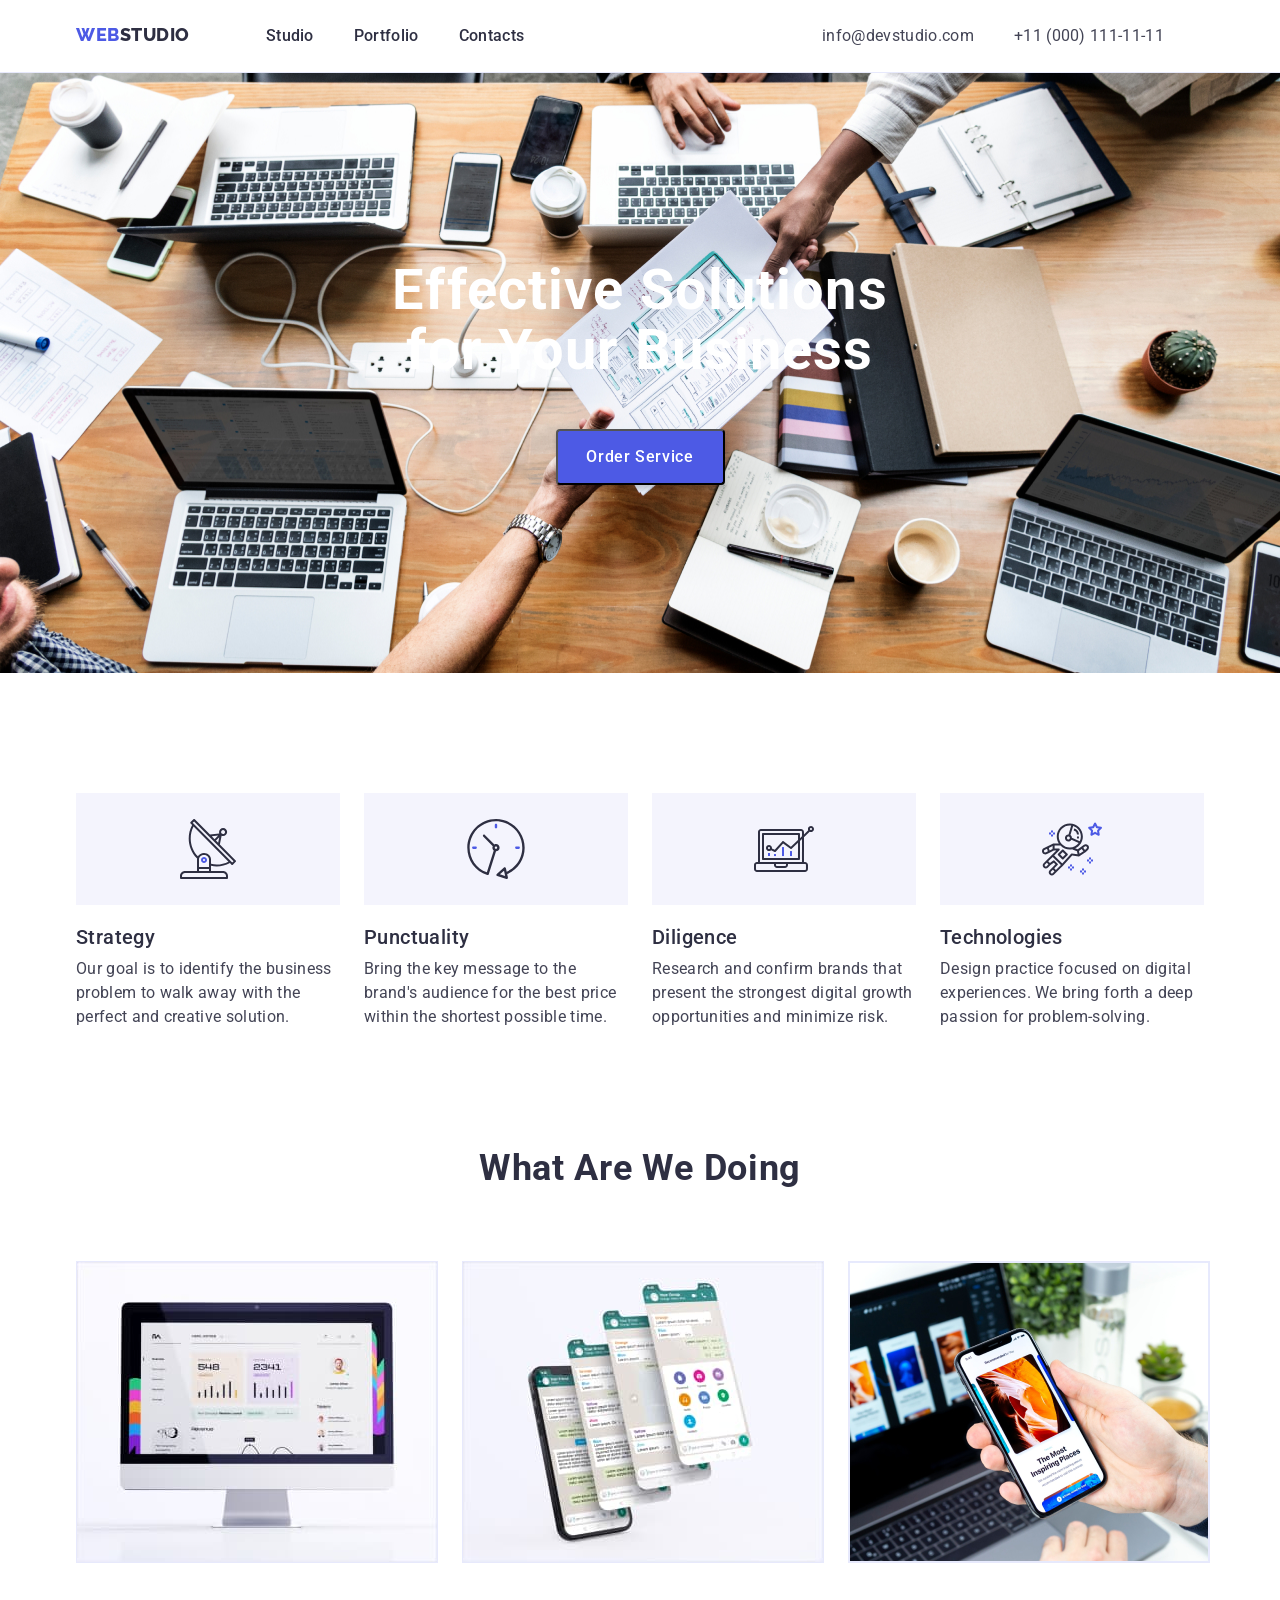
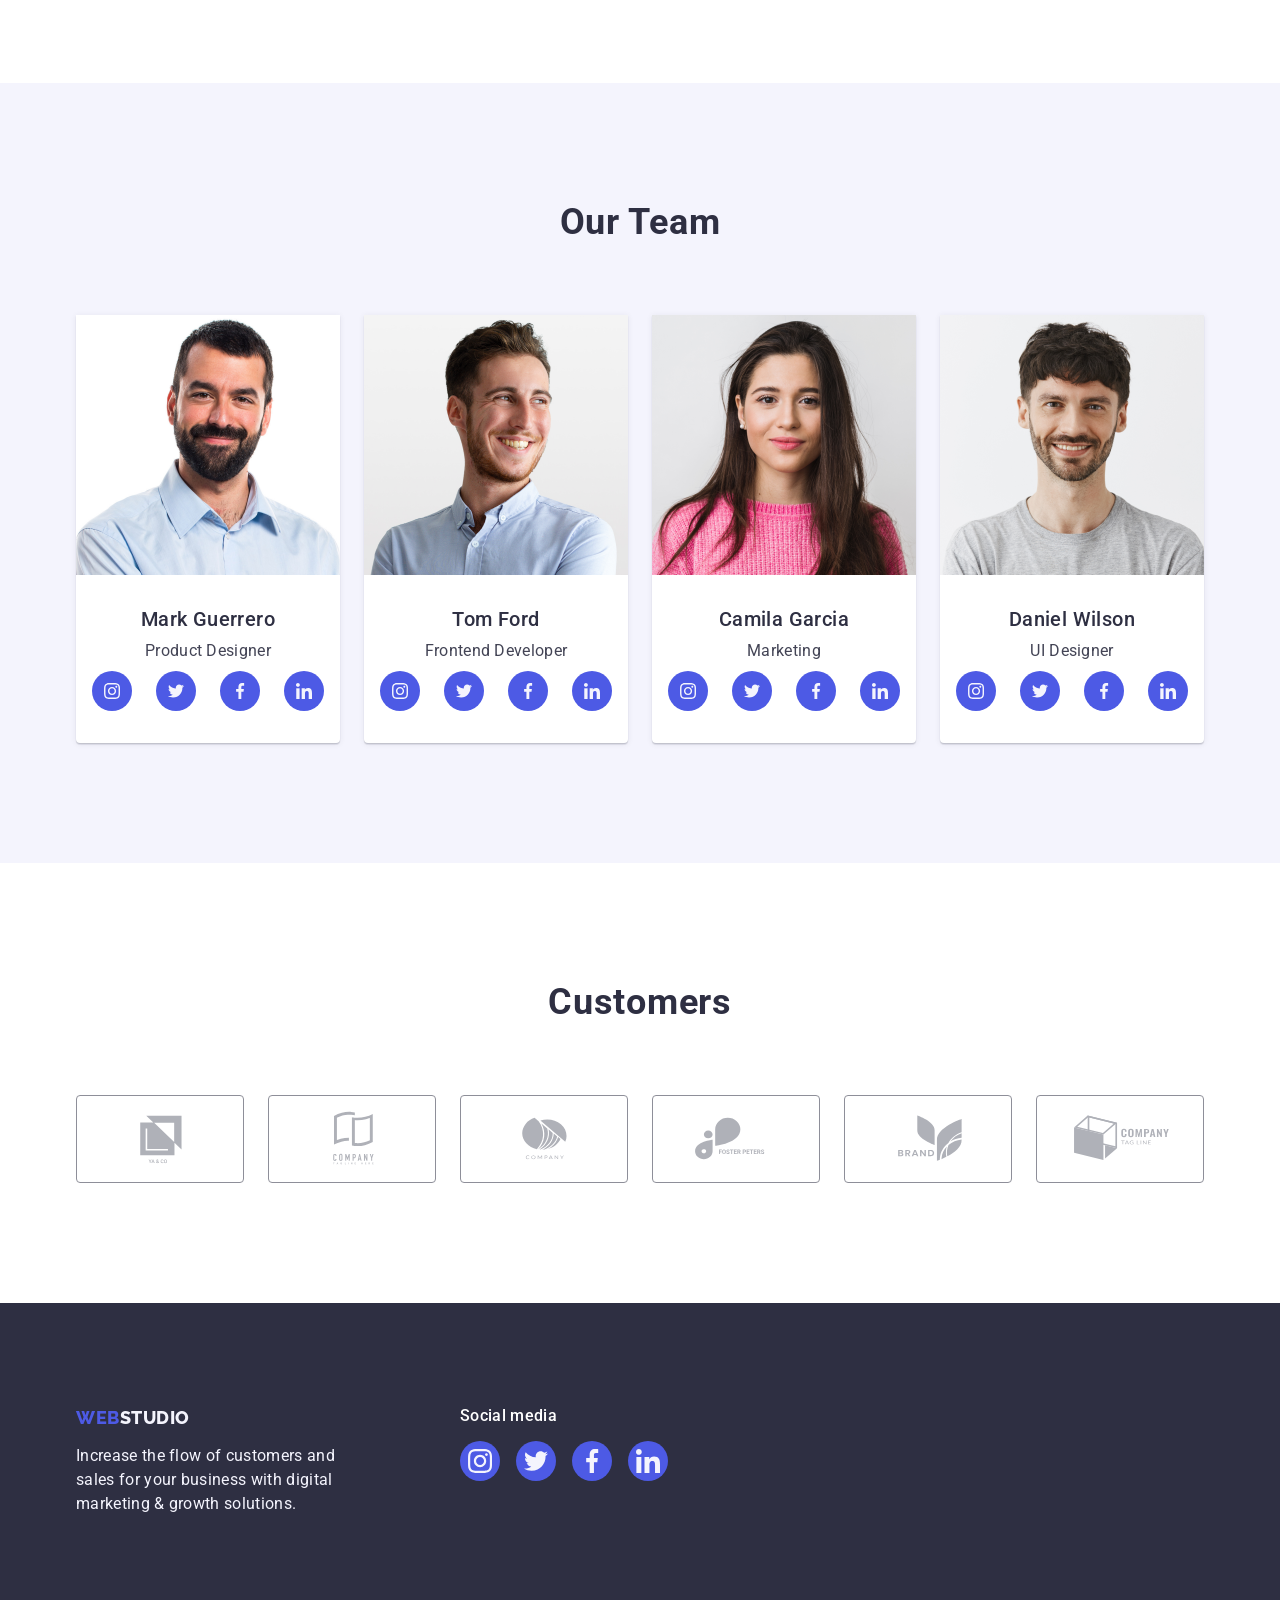
==== index.html @ b664b391 "updt" ====
<!DOCTYPE html>
<html lang="en">
  <head>
    <meta charset="UTF-8" />
    <meta http-equiv="X-UA-Compatible" content="IE=edge" />
    <meta name="viewport" content="width=device-width, initial-scale=1.0" />
    <title>Document</title>
    <link rel="stylesheet" href="./css/styles.css" />
    <link rel="preconnect" href="https://fonts.googleapis.com" />
    <link rel="preconnect" href="https://fonts.gstatic.com" crossorigin />
    <link
      href="https://fonts.googleapis.com/css2?family=Montserrat:wght@400;700&family=Roboto:wght@400;500;700&display=swap"
      rel="stylesheet"
    />
    <link rel="preconnect" href="https://fonts.googleapis.com" />
    <link rel="preconnect" href="https://fonts.gstatic.com" crossorigin />
    <link
      href="https://fonts.googleapis.com/css2?family=Montserrat:wght@400;700&family=Raleway:wght@800&family=Roboto:wght@400;500;700&display=swap"
      rel="stylesheet"
    />
  </head>
  <body>
    <!-- Header -->
    <header class="page-header">
      <div class="container page-header-boxing">
        <nav class="page-nav">
          <a href="./index.html" class="logo link"
            >Web<span class="studio-color">Studio</span></a
          >
          <ul class="menu list">
            <li>
              <a class="menu-item menu-link link" href="./index.html">Studio</a>
            </li>
            <li>
              <a class="menu-item menu-link link" href="./portfolio.html"
                >Portfolio</a
              >
            </li>
            <li>
              <a class="menu-item menu-link link" href="">Contacts</a>
            </li>
          </ul>
        </nav>

        <address class="address">
          <ul class="list">
            <li>
              <a href="mailto:info@devstudio.com" class="link contact"
                >info@devstudio.com</a
              >
            </li>
            <li>
              <a href="tel:+110001111111" class="link contact"
                >+11 (000) 111-11-11</a
              >
            </li>
          </ul>
        </address>
      </div>
    </header>
    <!-- Main -->
    <main class="page-main">
      <!-- Square -->
      <section class="hero">
        <div class="container">
          <h1 class="main-title">
            Effective Solutions<br />
            for Your Business
          </h1>
          <button type="button" class="hero-button">Order Service</button>
        </div>
      </section>
      <section class="small-descr-section section">
        <div class="container">
          <h2 class="hidden-title"></h2>
          <ul class="list">
            <li class="small-descr-section-item">
              <div class="small-text-image">
                <svg class="small-text-icon">
                  <use href="./images/icons.svg#icon-antenna"></use>
                </svg>
              </div>

              <h3 class="small-title">Strategy</h3>
              <p class="small-descr">
                Our goal is to identify the business problem to walk away with
                the perfect and creative solution.
              </p>
            </li>
            <li class="small-descr-section-item">
              <div class="small-text-image">
                <svg class="small-text-icon">
                  <use href="./images/icons.svg#icon-clock"></use>
                </svg>
              </div>
              <h3 class="small-title">Punctuality</h3>
              <p class="small-descr">
                Bring the key message to the brand's audience for the best price
                within the shortest possible time.
              </p>
            </li>
            <li class="small-descr-section-item">
              <div class="small-text-image">
                <svg class="small-text-icon">
                  <use href="./images/icons.svg#icon-diagram"></use>
                </svg>
              </div>
              <h3 class="small-title">Diligence</h3>
              <p class="small-descr">
                Research and confirm brands that present the strongest digital
                growth opportunities and minimize risk.
              </p>
            </li>
            <li class="small-descr-section-item">
              <div class="small-text-image">
                <svg class="small-text-icon">
                  <use href="./images/icons.svg#icon-astronaut"></use>
                </svg>
              </div>
              <h3 class="small-title">Technologies</h3>
              <p class="small-descr">
                Design practice focused on digital experiences. We bring forth a
                deep passion for problem-solving.
              </p>
            </li>
          </ul>
        </div>
      </section>
      <!-- What are we doing -->
      <!-- Images -->
      <section class="what-are-we-doing">
        <div class="container">
          <h2 class="secondary-title">What are we doing</h2>
          <ul class="list">
            <li class="what-are-we-doing-item">
              <img src="./images/computer.jpg" alt="computer" width="360" />
            </li>
            <li class="what-are-we-doing-item">
              <img src="./images/phone-screen.jpg" alt="computer" width="360" />
            </li>
            <li class="what-are-we-doing-item">
              <img
                src="./images/phone-in-hands.jpg"
                alt="computer"
                width="360"
              />
            </li>
          </ul>
        </div>
      </section>
      <!-- Our Team -->
      <section class="our-team">
        <div class="container">
          <h2 class="secondary-title">Our Team</h2>
          <ul class="list">
            <li class="our-team-list-item">
              <img
                src="./images/men-with-beard.jpg"
                width="264"
                alt="men with beard"
              />
              <h3 class="small-title">Mark Guerrero</h3>
              <p class="small-descr">Product Designer</p>
              <ul class="our-team-links">
                <li class="our-team-link-item list">
                  <a class="our-team-link" href=""
                    ><svg class="our-team-soc-icon" width="16px" height="16px">
                      <use href="./images/icons.svg#icon-instagram"></use>
                    </svg>
                  </a>
                </li>
                <li class="our-team-link-item list">
                  <a class="our-team-link" href=""
                    ><svg class="our-team-soc-icon" width="16px" height="16px">
                      <use href="./images/icons.svg#icon-twitter"></use></svg
                  ></a>
                </li>
                <li class="our-team-link-item list">
                  <a class="our-team-link" href=""
                    ><svg class="our-team-soc-icon" width="16px" height="16px">
                      <use href="./images/icons.svg#icon-facebook"></use></svg
                  ></a>
                </li>
                <li class="our-team-link-item list">
                  <a class="our-team-link" href=""
                    ><svg class="our-team-soc-icon" width="16px" height="16px">
                      <use href="./images/icons.svg#icon-linkedin"></use></svg
                  ></a>
                </li>
              </ul>
            </li>
            <li class="our-team-list-item">
              <img src="./images/men-happy.jpg" width="264" alt="happy men" />
              <h3 class="small-title">Tom Ford</h3>
              <p class="small-descr">Frontend Developer</p>
              <ul class="our-team-links">
                <li class="our-team-link-item list">
                  <a class="our-team-link" href=""
                    ><svg class="our-team-soc-icon" width="16px" height="16px">
                      <use href="./images/icons.svg#icon-instagram"></use>
                    </svg>
                  </a>
                </li>
                <li class="our-team-link-item list">
                  <a class="our-team-link" href=""
                    ><svg class="our-team-soc-icon" width="16px" height="16px">
                      <use href="./images/icons.svg#icon-twitter"></use></svg
                  ></a>
                </li>
                <li class="our-team-link-item list">
                  <a class="our-team-link" href=""
                    ><svg class="our-team-soc-icon" width="16px" height="16px">
                      <use href="./images/icons.svg#icon-facebook"></use></svg
                  ></a>
                </li>
                <li class="our-team-link-item list">
                  <a class="our-team-link" href=""
                    ><svg class="our-team-soc-icon" width="16px" height="16px">
                      <use href="./images/icons.svg#icon-linkedin"></use></svg
                  ></a>
                </li>
              </ul>
            </li>
            <li class="our-team-list-item">
              <img src="./images/woman.jpg" width="264" alt="woman" />
              <h3 class="small-title">Camila Garcia</h3>
              <p class="small-descr">Marketing</p>
              <ul class="our-team-links">
                <li class="our-team-link-item list">
                  <a class="our-team-link" href=""
                    ><svg class="our-team-soc-icon" width="16px" height="16px">
                      <use href="./images/icons.svg#icon-instagram"></use>
                    </svg>
                  </a>
                </li>
                <li class="our-team-link-item list">
                  <a class="our-team-link" href=""
                    ><svg class="our-team-soc-icon" width="16px" height="16px">
                      <use href="./images/icons.svg#icon-twitter"></use></svg
                  ></a>
                </li>
                <li class="our-team-link-item list">
                  <a class="our-team-link" href=""
                    ><svg class="our-team-soc-icon" width="16px" height="16px">
                      <use href="./images/icons.svg#icon-facebook"></use></svg
                  ></a>
                </li>
                <li class="our-team-link-item list">
                  <a class="our-team-link" href=""
                    ><svg class="our-team-soc-icon" width="16px" height="16px">
                      <use href="./images/icons.svg#icon-linkedin"></use></svg
                  ></a>
                </li>
              </ul>
            </li>
            <li class="our-team-list-item">
              <img
                src="./images/men-happy-black-hair.jpg"
                width="264"
                alt="men with black hair"
              />
              <h3 class="small-title">Daniel Wilson</h3>
              <p class="small-descr">UI Designer</p>
              <ul class="our-team-links">
                <li class="our-team-link-item list">
                  <a class="our-team-link" href=""
                    ><svg class="our-team-soc-icon" width="16px" height="16px">
                      <use href="./images/icons.svg#icon-instagram"></use>
                    </svg>
                  </a>
                </li>
                <li class="our-team-link-item list">
                  <a class="our-team-link" href=""
                    ><svg class="our-team-soc-icon" width="16px" height="16px">
                      <use href="./images/icons.svg#icon-twitter"></use></svg
                  ></a>
                </li>
                <li class="our-team-link-item list">
                  <a class="our-team-link" href=""
                    ><svg class="our-team-soc-icon" width="16px" height="16px">
                      <use href="./images/icons.svg#icon-facebook"></use></svg
                  ></a>
                </li>
                <li class="our-team-link-item list">
                  <a class="our-team-link" href="">
                    <svg class="our-team-soc-icon" width="16px" height="16px">
                      <use href="./images/icons.svg#icon-linkedin"></use></svg
                  ></a>
                </li>
              </ul>
            </li>
          </ul>
        </div>
      </section>
      <section class="customers-section">
        <div class="container">
          <h2 class="secondary-title">Customers</h2>
          <ul class="customers-list">
            <li class="list customers-item">
              <a href=""
                ><svg width="104px" class="customers-icon">
                  <use href="./images/icons.svg#icon-Logo-1"></use></svg
              ></a>
            </li>
            <li class="list customers-item">
              <a href=""
                ><svg width="104px" class="customers-icon">
                  <use href="./images/icons.svg#icon-Logo-2"></use></svg
              ></a>
            </li>
            <li class="list customers-item">
              <a href=""
                ><svg width="104px" class="customers-icon">
                  <use href="./images/icons.svg#icon-Logo-3"></use></svg
              ></a>
            </li>
            <li class="list customers-item">
              <a href=""
                ><svg width="104px" class="customers-icon">
                  <use href="./images/icons.svg#icon-Logo-4"></use></svg
              ></a>
            </li>
            <li class="list customers-item">
              <a href=""
                ><svg width="104px" class="customers-icon">
                  <use href="./images/icons.svg#icon-Logo-5"></use></svg
              ></a>
            </li>
            <li class="list customers-item">
              <a href=""
                ><svg width="104px" class="customers-icon">
                  <use href="./images/icons.svg#icon-Logo-6"></use></svg
              ></a>
            </li>
          </ul>
        </div>
      </section>
    </main>
    <!-- Footer -->
    <footer class="page-footer section">
      <div class="container webstudio-container">
        <section class="websudio">
          <a href="./index.html" class="logo link"
            >Web<span class="studio-color-dark-theme">Studio</span></a
          >
          <p class="small-descr small-descr-dark-theme footer-descr">
            Increase the flow of customers and sales for your business with
            digital marketing & growth solutions.
          </p>
        </section>
        <section class="links">
          <a class="footer-header">Social media</a>
          <ul class="footer-links">
            <li class="our-team-link-item list">
              <a class="our-team-link" href=""
                ><svg class="our-team-soc-icon" width="24px" height="24px">
                  <use href="./images/icons.svg#icon-instagram"></use>
                </svg>
              </a>
            </li>
            <li class="our-team-link-item list">
              <a class="our-team-link" href=""
                ><svg class="our-team-soc-icon" width="24px" height="24px">
                  <use href="./images/icons.svg#icon-twitter"></use></svg
              ></a>
            </li>
            <li class="our-team-link-item list">
              <a class="our-team-link" href=""
                ><svg class="our-team-soc-icon" width="24px" height="24px">
                  <use href="./images/icons.svg#icon-facebook"></use></svg
              ></a>
            </li>
            <li class="our-team-link-item list">
              <a class="our-team-link" href=""
                ><svg class="our-team-soc-icon" width="24px" height="24px">
                  <use href="./images/icons.svg#icon-linkedin"></use></svg
              ></a>
            </li>
          </ul>
        </section>
      </div>
    </footer>
  </body>
</html>
---- css/styles.css ----
body {
  font-family: "Roboto", sans-serif;
  color: #434455;
  background-color: var(--background-color);
}

/* ==================ERASING STYLES================== */
*,
*::before,
*::after {
  box-sizing: border-box;
}
h1,
h2,
body,
p {
  margin: 0;
}
address {
  font-style: normal;
}
img {
  display: block;
}
ul,
li {
  text-decoration: none;
  margin: 0;
  padding-left: 0;
}

button {
  cursor: pointer;
}

/* ==================ELEMENTS================== */
:root {
  --small-text-color: #2e2f42;
  --background-color: #ffffff;
  --hover-and-focus-color: #404bbf;
  --blue-button-and-logo-color: #4d5ae5;
  --small-text-dark-theme-color: #f4f4fd;
}
/* ==================COMPONENTS================== */
.secondary-title {
  font-size: 36px;
  line-height: 1.11;
  /* identical to box height, or 111% */

  text-align: center;
  letter-spacing: 0.02em;
  text-transform: capitalize;

  color: var(--small-text-color);
}
.studio-color {
  color: var(--small-text-color);
}
.small-title {
  font-weight: 500;
  font-size: 20px;
  line-height: 1.2;

  letter-spacing: 0.02em;
  color: var(--small-text-color);
}
.small-descr {
  font-weight: 400;
  font-size: 16px;
  line-height: 1.5;
  /* or 150% */

  letter-spacing: 0.02em;

  /* SLATE */

  color: #434455;
}
.small-descr-dark-theme {
  color: var(--small-text-dark-theme-color);
}
.studio-color-dark-theme {
  color: var(--small-text-dark-theme-color);
}

/* ==================Header================== */

.logo {
  font-family: "Raleway", sans-serif;
  font-weight: 800;
  font-size: 18px;
  letter-spacing: 0.03em;
  line-height: 1.17;
  text-decoration: none;
  text-transform: uppercase;
  color: var(--blue-button-and-logo-color);
}
.menu-item {
  font-weight: 500;
  font-size: 16px;
  line-height: 1.5;
  letter-spacing: 0.02em;
  color: var(--small-text-color);
}
.contact {
  font-style: normal;
  font-weight: 400;
  font-size: 16px;
  line-height: 1.5;

  letter-spacing: 0.02em;
  color: #434455;
}

.menu-link:hover,
.menu-link:focus,
.menu-item:hover,
.menu-item:focus,
.contact:hover,
.contact:focus {
  color: var(--hover-and-focus-color);
}
.list {
  list-style: none;
}
.link {
  text-decoration: none;
}
.menu-link {
  color: var(--small-text-color);
}

/* ==================Hero================== */

.main-title {
  font-size: 56px;
  line-height: 1.07;
  letter-spacing: 0.02em;

  color: var(--background-color);
}
.hero-button {
  width: 169px;
  height: 56px;

  font-family: "Roboto", sans-serif;
  font-style: normal;
  background: var(--blue-button-and-logo-color);
  box-shadow: 0px 4px 4px rgba(0, 0, 0, 0.15);
  border-radius: 4px;

  font-weight: 500;
  font-size: 16px;
  line-height: 1.5;
  letter-spacing: 0.04em;

  color: white;
}
.hero-button:hover,
.hero-button:focus {
  background-color: var(--hover-and-focus-color);
}

/* ==================MAIN================== */
.our-team-list-item {
  background-color: var(--background-color);
}

/* ==================FOOTER================== */

.page-footer {
  line-height: 1.17;
  letter-spacing: 0.03em;
  color: var(--blue-button-and-logo-color);

  /* NAVY BLUE */

  background: var(--small-text-color);
}

/* ==================BOXING PORTFOLIO================== */
.container {
  width: 1158px;
  padding-left: 15px;
  padding-right: 15px;
  margin: 0 auto;
}
.page-footer p {
  max-width: 264px;
}

.page-header {
  padding-top: 24px;
  padding-bottom: 24px;

  border-bottom: 1px solid #e7e9fc;
  box-shadow: 0px 2px 1px rgba(46, 47, 66, 0.08),
    0px 1px 1px rgba(46, 47, 66, 0.16), 0px 1px 6px rgba(46, 47, 66, 0.08);
}

.page-header-boxing {
  justify-content: space-between;
  display: flex;
  align-items: center;
}
.menu,
.page-nav,
.list {
  display: flex;
}
.logo {
  margin-right: 76px;
}
.menu-link,
.contact {
  margin-right: 40px;
}
.buttons-list-portfolio {
  justify-content: center;
}
.navigation-button {
  margin-right: 24px;
  text-align: center;
  padding: 12px 24px;
}
.portfolio-box {
  padding-bottom: 120px;
}
.buttons-box {
  padding-top: 96px;
}
.portfolio-picture-descr {
  padding: 32px 0 32px 16px;
  border-bottom: 1px solid #e7e9fc;
  border-right: 1px solid #e7e9fc;
  border-left: 1px solid #e7e9fc;
}
.portfolio-box {
  margin-top: 72px;
  display: flex;
  flex-wrap: wrap;

  gap: 48px 24px;
}

.page-footer {
  padding-top: 104px;
  padding-bottom: 100px;
}
.page-footer p {
  margin-top: 16px;
}
.small-title {
  margin-bottom: 8px;
}
/* ==================BOXING INDEX================== */
.hero {
  text-align: center;
  padding-top: 188px;
  padding-bottom: 188px;
}
.our-team-list-item h3 {
  margin-top: 32px;
}
.hero-button {
  margin-top: 48px;
}
.small-descr-section {
  padding-top: 120px;
  padding-bottom: 120px;
}

.small-descr-section-item:nth-child(-n + 3) {
  margin-right: 24px;
}
.small-descr-section-item {
  width: 264px;
}

.what-are-we-doing {
  padding-bottom: 120px;
}
.secondary-title {
  margin-bottom: 72px;
}
.what-are-we-doing-item {
  border: 1px solid #e7e9fc;
  margin-right: 24px;
}

.our-team {
  background-color: var(--small-text-dark-theme-color);
  padding-top: 120px;
  padding-bottom: 120px;
}
.our-team-list-item {
  margin-right: 24px;
  box-shadow: 0px 1px 6px rgba(46, 47, 66, 0.08),
    0px 1px 1px rgba(46, 47, 66, 0.16), 0px 2px 1px rgba(46, 47, 66, 0.08);
  border-radius: 0px 0px 4px 4px;
  text-align: center;
  padding-bottom: 32px;
}
.links {
  margin-left: 120px;
}
.footer-links {
  margin-top: 16px;
}
.footer-header {
  font-family: "Roboto";
  font-weight: 500;
  font-size: 16px;

  letter-spacing: 0.02em;

  color: var(--background-color);
}

/* ==================PORTFOLIO================== */
.navigation-button {
  font-family: "Roboto", sans-serif;
  font-style: normal;

  font-weight: 500;
  font-size: 16px;
  line-height: 1.5;
  letter-spacing: 0.04em;

  /* CLOUD */

  background: var(--small-text-dark-theme-color);
  /* CORNFLOWER */

  border: 1px solid #e7e9fc;
  border-radius: 4px;

  color: var(--blue-button-and-logo-color);
}
.portfolio-item:hover,
.portfolio-item:focus {
  box-shadow: 0px 1px 6px rgba(46, 47, 66, 0.08),
    0px 1px 1px rgba(46, 47, 66, 0.16), 0px 2px 1px rgba(46, 47, 66, 0.08);
}
.navigation-button:hover,
.navigation-button:focus {
  color: var(--background-color);
  background-color: var(--hover-and-focus-color);
  box-shadow: 0px 1px 6px rgba(46, 47, 66, 0.08),
    0px 1px 1px rgba(46, 47, 66, 0.16), 0px 2px 1px rgba(46, 47, 66, 0.08);
}

/* ==================IMAGES AND VECTOR================== */
.hero {
  max-width: 1400px;
  margin: 0 auto;
  background-image: url(/images/hero-image.jpg);
  background-repeat: no-repeat;
  background-position: center;
  background-size: cover;
}
.small-text-image {
  width: 264px;
  height: 112px;
  background-color: rgba(244, 244, 253, 1);
  display: flex;
  justify-content: center;
  align-items: center;
}
.small-text-icon {
  width: 64px;
  height: 60px;
}
.our-team-links {
  margin-top: 8px;
  display: flex;
  justify-content: center;
}
.our-team .our-team-link-item:nth-child(-n + 3) {
  margin-right: 24px;
}

.links .our-team-link-item:nth-child(-n + 3) {
  margin-right: 16px;
}
.our-team-link-item {
  width: 40px;
  height: 40px;
}
.our-team-link {
  width: 100%;
  height: 100%;
  border-radius: 50%;
  background-color: var(--blue-button-and-logo-color);
  display: flex;
  align-items: center;
  justify-content: center;
}
.customers-section {
  padding-top: 120px;
  padding-bottom: 120px;
}
.our-team-soc-icon {
  fill: var(--small-text-dark-theme-color);
}
.our-team-link:hover,
.our-team-link:focus {
  background-color: var(--hover-and-focus-color);
}
.customers-list {
  display: flex;
  justify-content: space-between;
}
.customers-item {
  border: 1px solid #8e8f99;
  border-radius: 4px;
  width: 188px;
  height: 88px;
  display: flex;
  justify-content: center;
  align-items: center;
}
.customers-item:nth-child(-n + 5) {
  margin-right: 24px;
}
.customers-icon {
  fill: #afb1b8;
}
.customers-icon:hover,
.customers-icon:focus {
  fill: var(--hover-and-focus-color);
}
.customers-item:hover,
.customers-item:focus {
  border: 1px solid var(--hover-and-focus-color);
  border-radius: 4px;
  width: 188px;
  height: 88px;
  display: flex;
  justify-content: center;
  align-items: center;
}
.footer-links {
  display: flex;
}
.webstudio-container {
  display: flex;
}
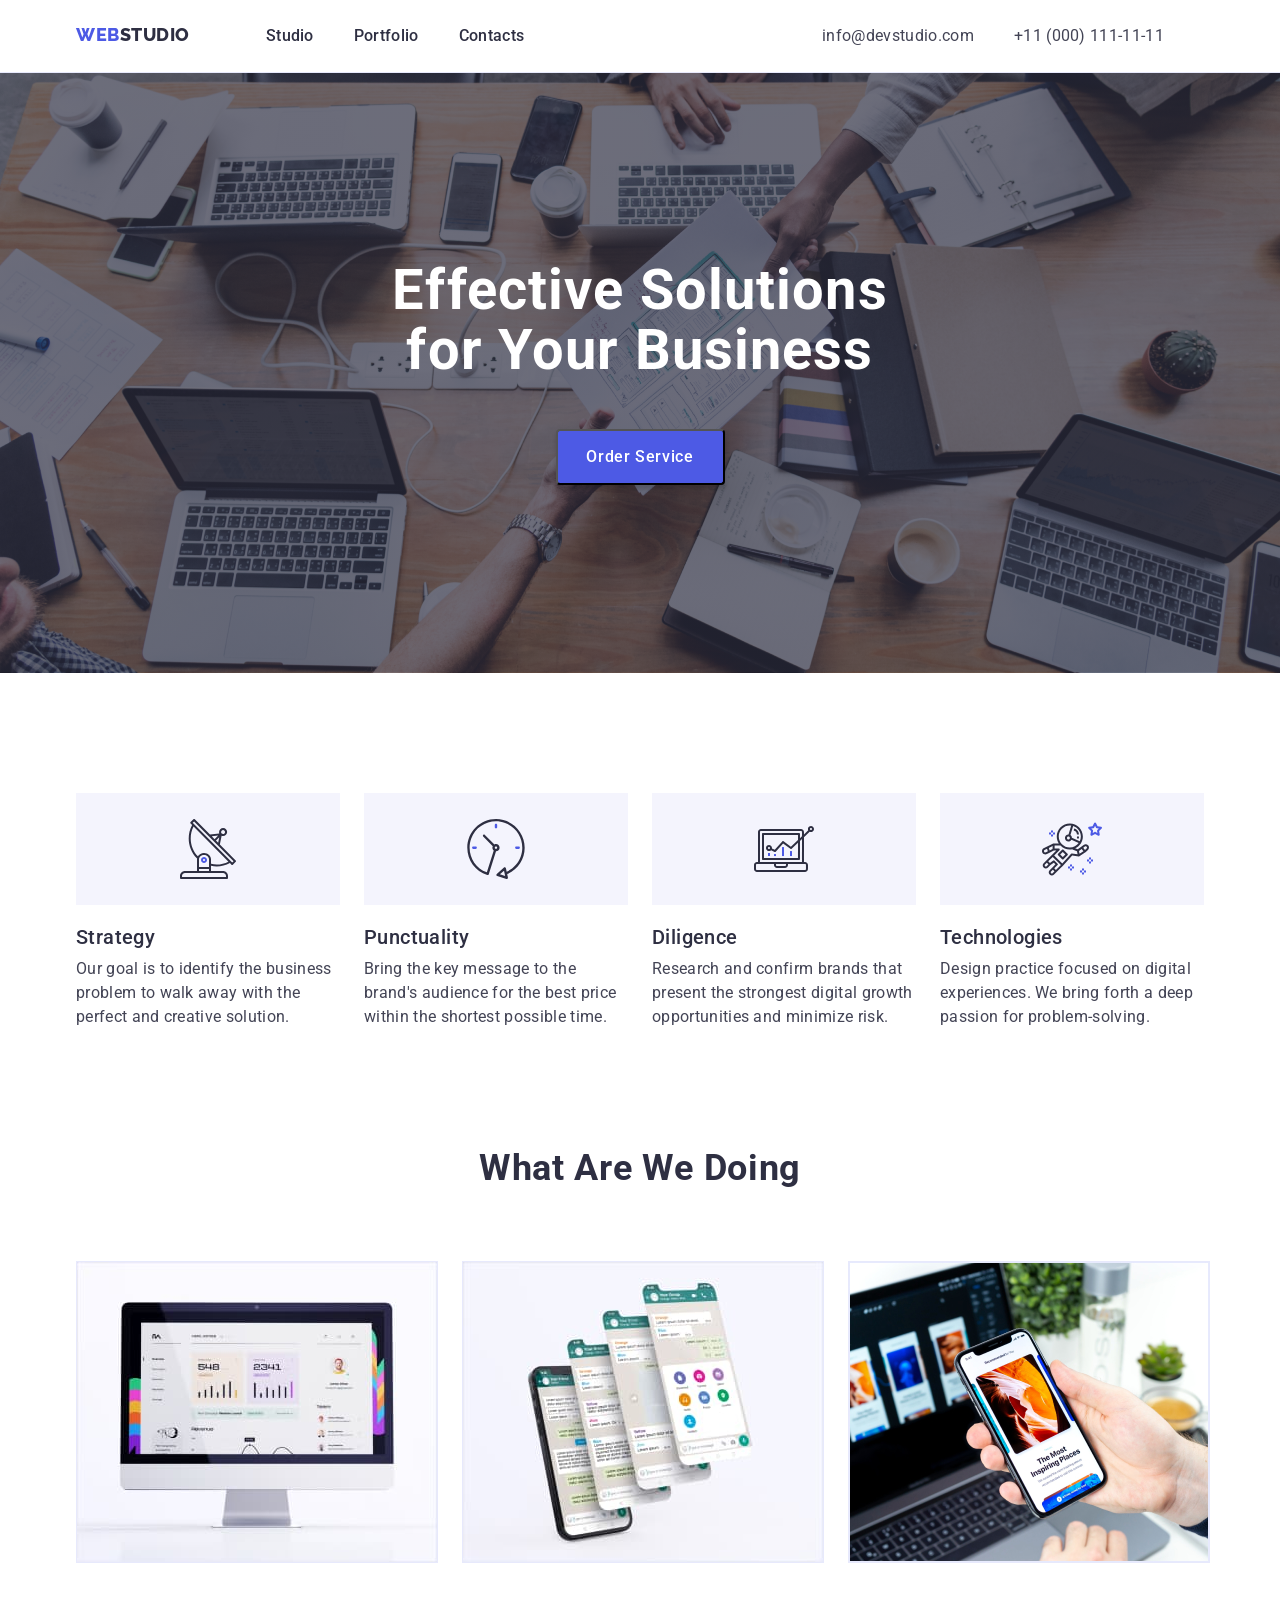
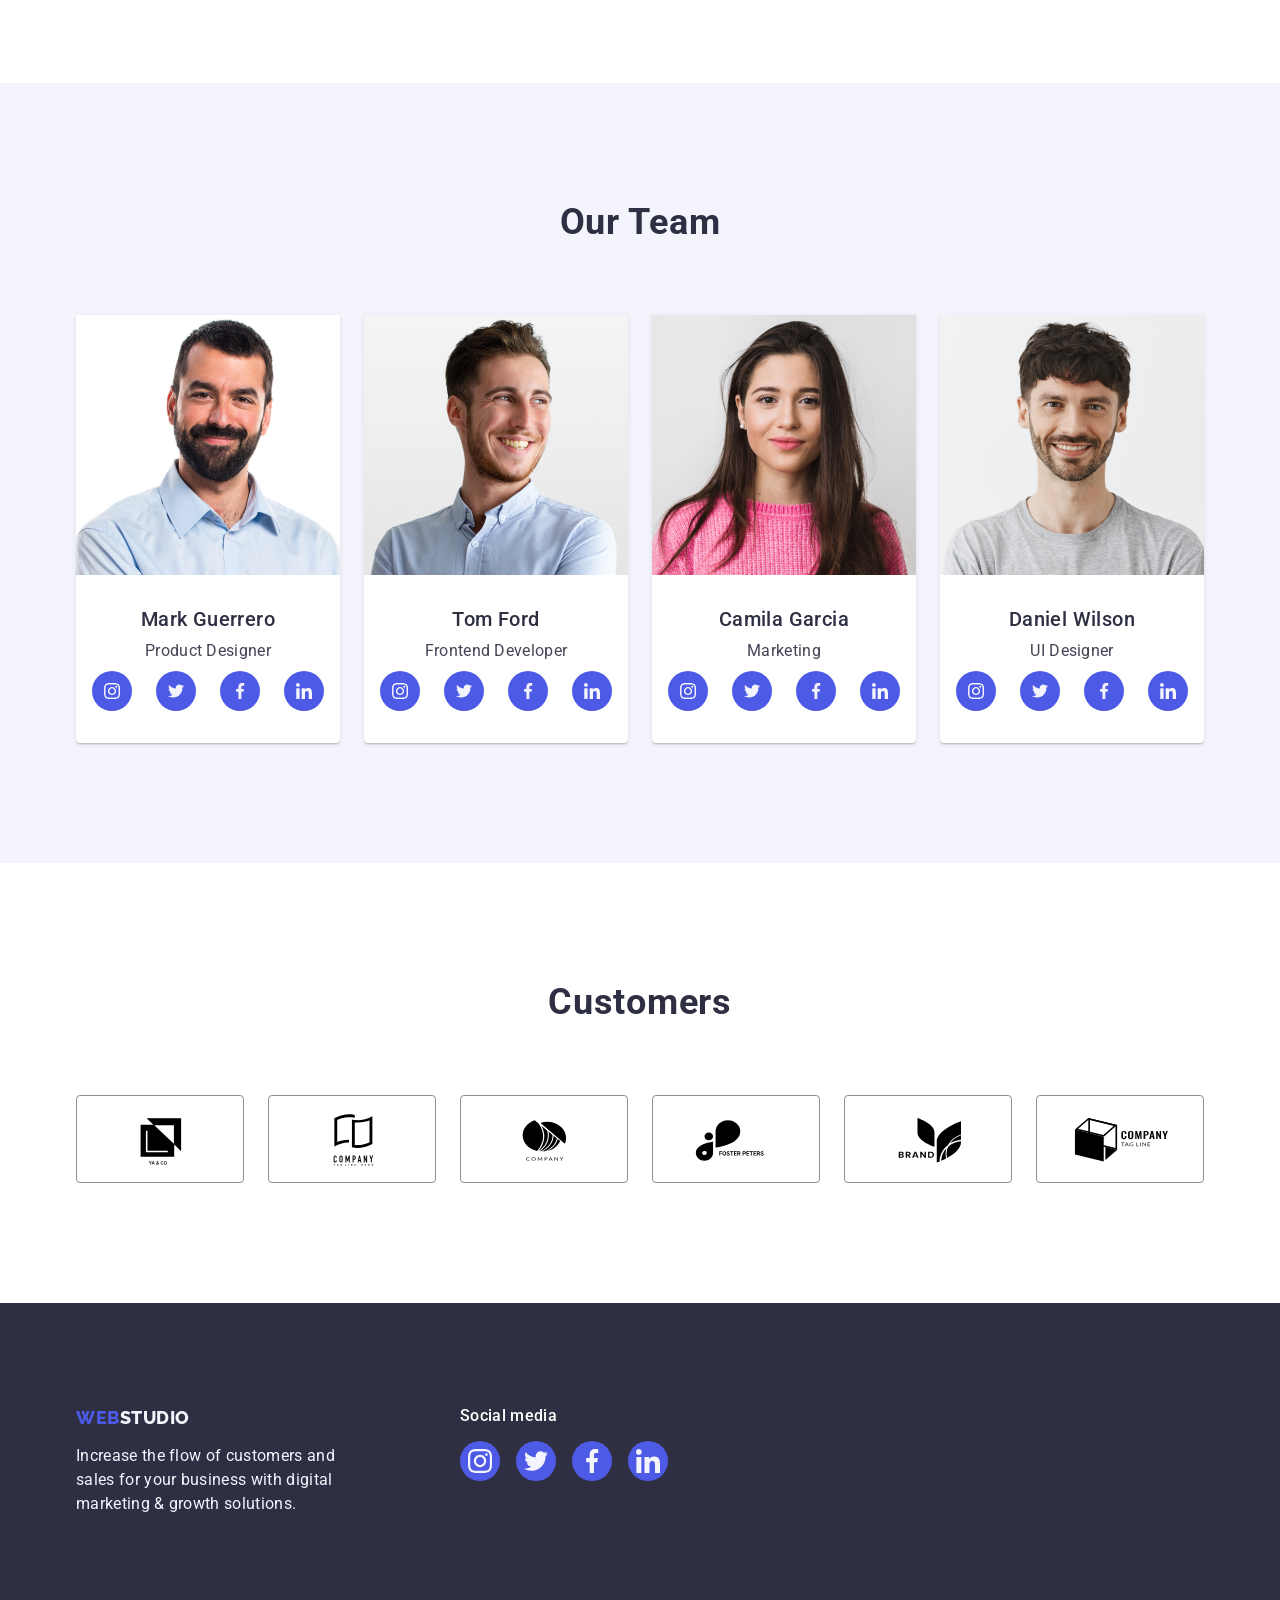
==== commit e42ca15a: "ff" ====
--- a/index.html
+++ b/index.html
@@ -297,38 +297,38 @@
           <h2 class="secondary-title">Customers</h2>
           <ul class="customers-list">
             <li class="list customers-item">
-              <a href=""
-                ><svg width="104px" class="customers-icon">
+              <a class="customers-link" href=""
+                ><svg width="104px" height="56px" class="customers-icon">
                   <use href="./images/icons.svg#icon-Logo-1"></use></svg
               ></a>
             </li>
             <li class="list customers-item">
-              <a href=""
-                ><svg width="104px" class="customers-icon">
+              <a class="customers-link" href=""
+                ><svg width="104px" height="56px" class="customers-icon">
                   <use href="./images/icons.svg#icon-Logo-2"></use></svg
               ></a>
             </li>
             <li class="list customers-item">
-              <a href=""
-                ><svg width="104px" class="customers-icon">
+              <a class="customers-link" href=""
+                ><svg width="104px" height="56px" class="customers-icon">
                   <use href="./images/icons.svg#icon-Logo-3"></use></svg
               ></a>
             </li>
             <li class="list customers-item">
-              <a href=""
-                ><svg width="104px" class="customers-icon">
+              <a class="customers-link" href=""
+                ><svg width="104px" height="56px" class="customers-icon">
                   <use href="./images/icons.svg#icon-Logo-4"></use></svg
               ></a>
             </li>
             <li class="list customers-item">
-              <a href=""
-                ><svg width="104px" class="customers-icon">
+              <a class="customers-link" href=""
+                ><svg width="104px" height="56px" class="customers-icon">
                   <use href="./images/icons.svg#icon-Logo-5"></use></svg
               ></a>
             </li>
             <li class="list customers-item">
-              <a href=""
-                ><svg width="104px" class="customers-icon">
+              <a class="customers-link" href=""
+                ><svg width="104px" height="56px" class="customers-icon">
                   <use href="./images/icons.svg#icon-Logo-6"></use></svg
               ></a>
             </li>
--- a/css/styles.css
+++ b/css/styles.css
@@ -1,7 +1,5 @@
 body {
   font-family: "Roboto", sans-serif;
-  color: #434455;
-  background-color: var(--background-color);
 }
 
 /* ==================ERASING STYLES================== */
@@ -40,6 +38,7 @@
   --hover-and-focus-color: #404bbf;
   --blue-button-and-logo-color: #4d5ae5;
   --small-text-dark-theme-color: #f4f4fd;
+  --green-icon-focus-hover-color: #31d0aa;
 }
 /* ==================COMPONENTS================== */
 .secondary-title {
@@ -192,6 +191,7 @@
 .page-header {
   padding-top: 24px;
   padding-bottom: 24px;
+  margin: 0 auto;
 
   border-bottom: 1px solid #e7e9fc;
   box-shadow: 0px 2px 1px rgba(46, 47, 66, 0.08),
@@ -289,6 +289,7 @@
 }
 
 .our-team {
+  margin: 0 auto;
   background-color: var(--small-text-dark-theme-color);
   padding-top: 120px;
   padding-bottom: 120px;
@@ -307,6 +308,7 @@
 .footer-links {
   margin-top: 16px;
 }
+
 .footer-header {
   font-family: "Roboto";
   font-weight: 500;
@@ -354,7 +356,11 @@
 .hero {
   max-width: 1400px;
   margin: 0 auto;
-  background-image: url(/images/hero-image.jpg);
+  background-image: linear-gradient(
+      rgba(46, 47, 66, 0.7),
+      rgba(46, 47, 66, 0.7)
+    ),
+    url("../images/hero-image.png");
   background-repeat: no-repeat;
   background-position: center;
   background-size: cover;
@@ -407,38 +413,38 @@
 .our-team-link:focus {
   background-color: var(--hover-and-focus-color);
 }
+.footer-links .our-team-link:hover,
+.footer-links .our-team-link:hover {
+  background-color: var(--green-icon-focus-hover-color);
+}
 .customers-list {
   display: flex;
   justify-content: space-between;
 }
 .customers-item {
+  width: 168px;
+  height: 88px;
+}
+.customers-item:nth-child(-n + 5) {
+  margin-right: 24px;
+}
+.customers-link {
+  width: 100%;
+  height: 100%;
+  display: flex;
+  justify-content: center;
+  align-items: center;
+  padding: 16px 32px;
   border: 1px solid #8e8f99;
   border-radius: 4px;
-  width: 188px;
-  height: 88px;
-  display: flex;
-  justify-content: center;
-  align-items: center;
-}
-.customers-item:nth-child(-n + 5) {
-  margin-right: 24px;
-}
-.customers-icon {
-  fill: #afb1b8;
-}
-.customers-icon:hover,
-.customers-icon:focus {
+}
+.customers-icon{
+  color: currentColor;
+}
+.customers-link:hover,
+.customers-link:focus {
   fill: var(--hover-and-focus-color);
-}
-.customers-item:hover,
-.customers-item:focus {
-  border: 1px solid var(--hover-and-focus-color);
-  border-radius: 4px;
-  width: 188px;
-  height: 88px;
-  display: flex;
-  justify-content: center;
-  align-items: center;
+  border-color: var(--hover-and-focus-color);
 }
 .footer-links {
   display: flex;
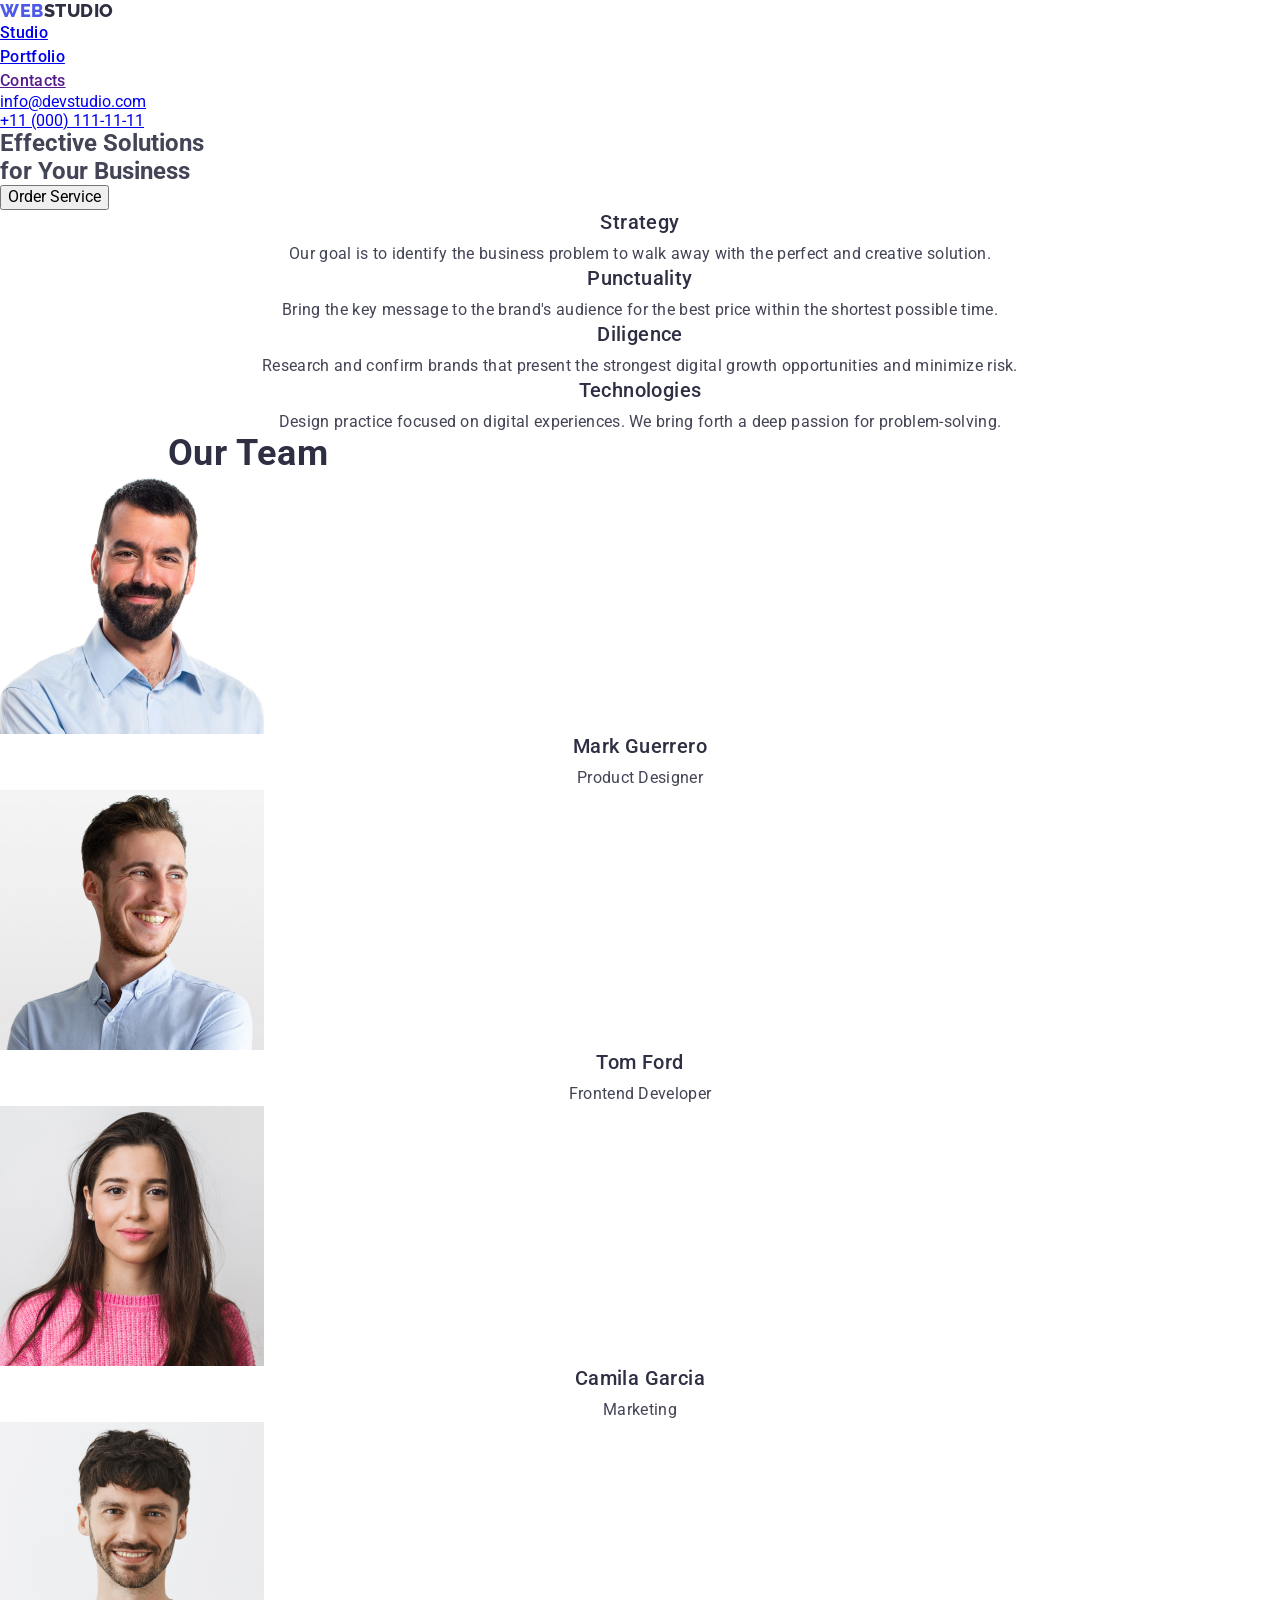
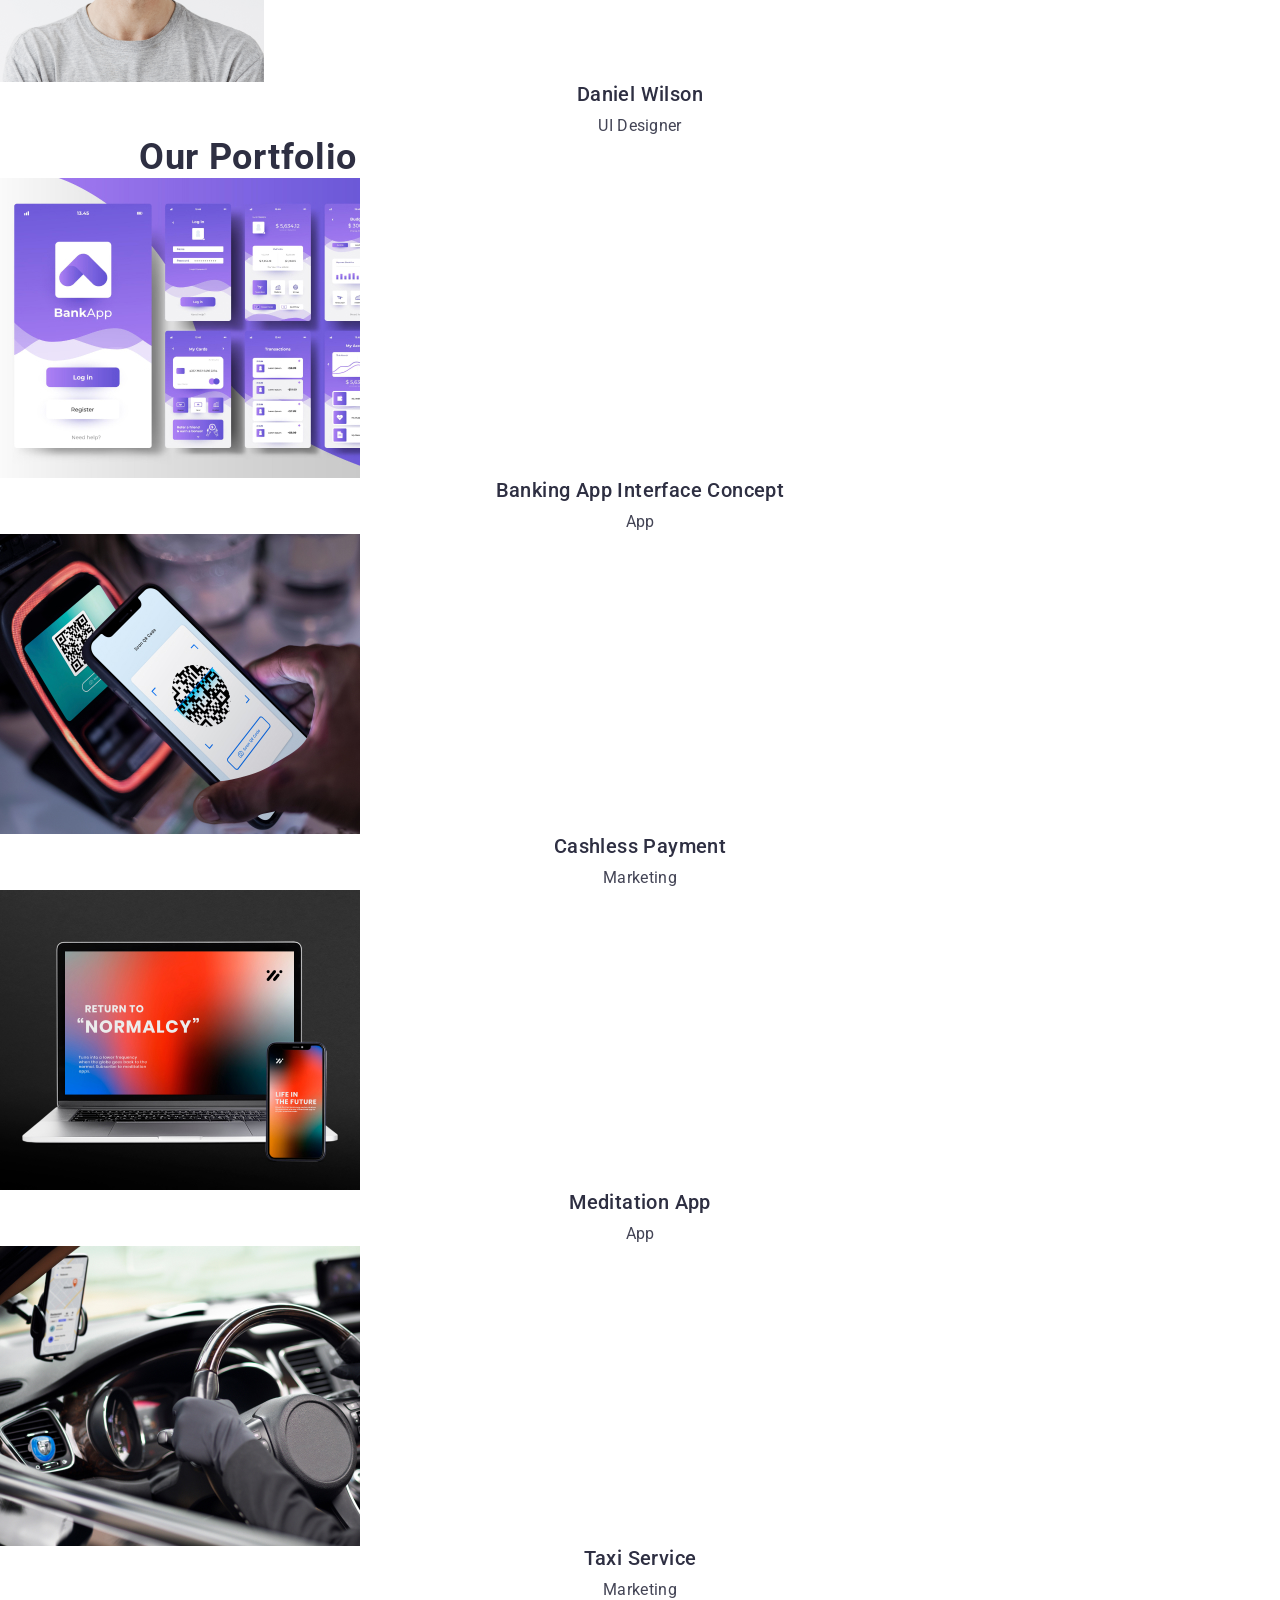
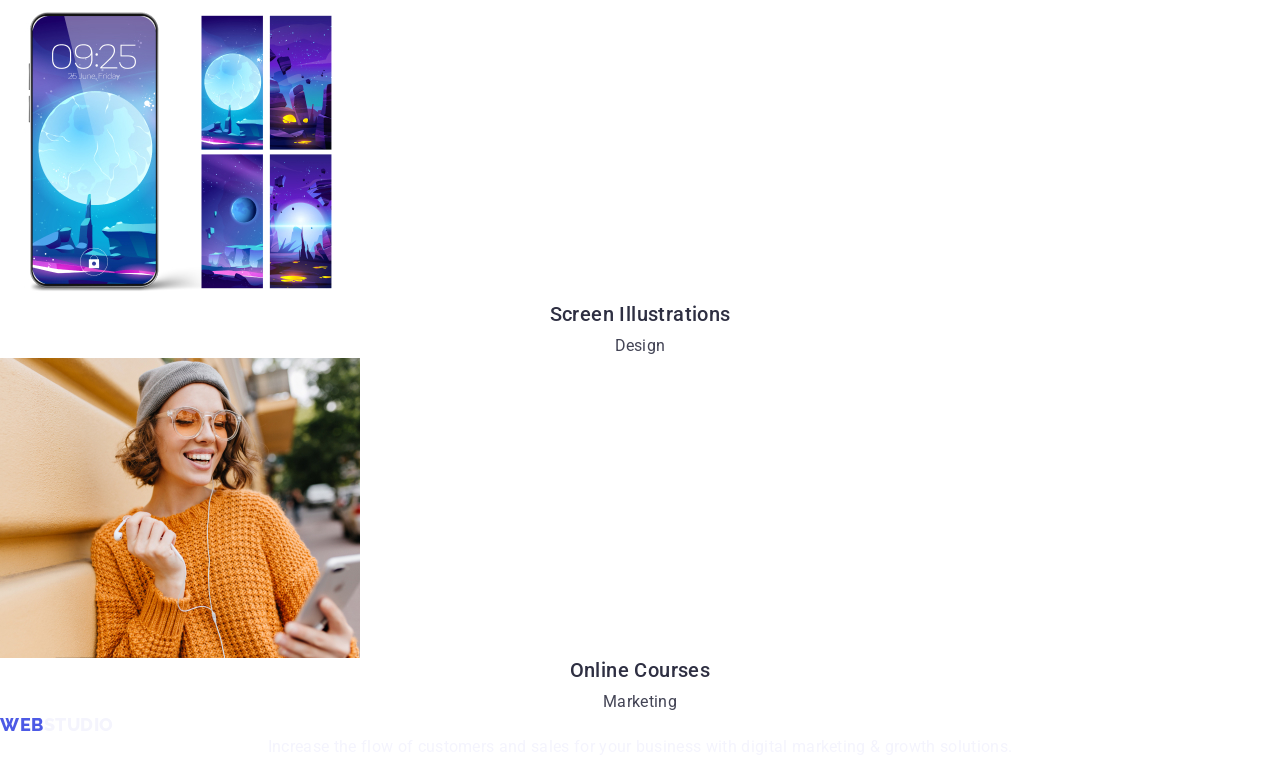
==== commit 061ed027: "Initial commit" ====
--- a/index.html
+++ b/index.html
@@ -5,7 +5,18 @@
     <meta http-equiv="X-UA-Compatible" content="IE=edge" />
     <meta name="viewport" content="width=device-width, initial-scale=1.0" />
     <title>Document</title>
+    <link
+      rel="stylesheet"
+      href="https://cdnjs.cloudflare.com/ajax/libs/modern-normalize/3.0.1/modern-normalize.min.css"
+      integrity="sha512-q6WgHqiHlKyOqslT/lgBgodhd03Wp4BEqKeW6nNtlOY4quzyG3VoQKFrieaCeSnuVseNKRGpGeDU3qPmabCANg=="
+      crossorigin="anonymous"
+      referrerpolicy="no-referrer"
+    />
     <link rel="stylesheet" href="./css/styles.css" />
+    <link
+      rel="stylesheet"
+      href="https://cdnjs.com/libraries/modern-normalize"
+    />
     <link rel="preconnect" href="https://fonts.googleapis.com" />
     <link rel="preconnect" href="https://fonts.gstatic.com" crossorigin />
     <link
@@ -19,37 +30,36 @@
       rel="stylesheet"
     />
   </head>
+
   <body>
     <!-- Header -->
     <header class="page-header">
       <div class="container page-header-boxing">
-        <nav class="page-nav">
+        <nav class="nav">
           <a href="./index.html" class="logo link"
             >Web<span class="studio-color">Studio</span></a
           >
           <ul class="menu list">
-            <li>
-              <a class="menu-item menu-link link" href="./index.html">Studio</a>
-            </li>
-            <li>
-              <a class="menu-item menu-link link" href="./portfolio.html"
-                >Portfolio</a
-              >
-            </li>
-            <li>
-              <a class="menu-item menu-link link" href="">Contacts</a>
+            <li class="menu-item">
+              <a class="menu-link link" href="./index.html">Studio</a>
+            </li>
+            <li class="menu-item">
+              <a class="menu-link link" href="./portfolio.html">Portfolio</a>
+            </li>
+            <li class="menu-item">
+              <a class="menu-link link" href="">Contacts</a>
             </li>
           </ul>
         </nav>
 
         <address class="address">
           <ul class="list">
-            <li>
+            <li class="address-item">
               <a href="mailto:info@devstudio.com" class="link contact"
                 >info@devstudio.com</a
               >
             </li>
-            <li>
+            <li class="address-item">
               <a href="tel:+110001111111" class="link contact"
                 >+11 (000) 111-11-11</a
               >
@@ -72,15 +82,9 @@
       </section>
       <section class="small-descr-section section">
         <div class="container">
-          <h2 class="hidden-title"></h2>
+          <h2 class="hidden-title visually-hidden"></h2>
           <ul class="list">
             <li class="small-descr-section-item">
-              <div class="small-text-image">
-                <svg class="small-text-icon">
-                  <use href="./images/icons.svg#icon-antenna"></use>
-                </svg>
-              </div>
-
               <h3 class="small-title">Strategy</h3>
               <p class="small-descr">
                 Our goal is to identify the business problem to walk away with
@@ -88,11 +92,6 @@
               </p>
             </li>
             <li class="small-descr-section-item">
-              <div class="small-text-image">
-                <svg class="small-text-icon">
-                  <use href="./images/icons.svg#icon-clock"></use>
-                </svg>
-              </div>
               <h3 class="small-title">Punctuality</h3>
               <p class="small-descr">
                 Bring the key message to the brand's audience for the best price
@@ -100,11 +99,6 @@
               </p>
             </li>
             <li class="small-descr-section-item">
-              <div class="small-text-image">
-                <svg class="small-text-icon">
-                  <use href="./images/icons.svg#icon-diagram"></use>
-                </svg>
-              </div>
               <h3 class="small-title">Diligence</h3>
               <p class="small-descr">
                 Research and confirm brands that present the strongest digital
@@ -112,38 +106,11 @@
               </p>
             </li>
             <li class="small-descr-section-item">
-              <div class="small-text-image">
-                <svg class="small-text-icon">
-                  <use href="./images/icons.svg#icon-astronaut"></use>
-                </svg>
-              </div>
               <h3 class="small-title">Technologies</h3>
               <p class="small-descr">
                 Design practice focused on digital experiences. We bring forth a
                 deep passion for problem-solving.
               </p>
-            </li>
-          </ul>
-        </div>
-      </section>
-      <!-- What are we doing -->
-      <!-- Images -->
-      <section class="what-are-we-doing">
-        <div class="container">
-          <h2 class="secondary-title">What are we doing</h2>
-          <ul class="list">
-            <li class="what-are-we-doing-item">
-              <img src="./images/computer.jpg" alt="computer" width="360" />
-            </li>
-            <li class="what-are-we-doing-item">
-              <img src="./images/phone-screen.jpg" alt="computer" width="360" />
-            </li>
-            <li class="what-are-we-doing-item">
-              <img
-                src="./images/phone-in-hands.jpg"
-                alt="computer"
-                width="360"
-              />
             </li>
           </ul>
         </div>
@@ -159,99 +126,24 @@
                 width="264"
                 alt="men with beard"
               />
-              <h3 class="small-title">Mark Guerrero</h3>
-              <p class="small-descr">Product Designer</p>
-              <ul class="our-team-links">
-                <li class="our-team-link-item list">
-                  <a class="our-team-link" href=""
-                    ><svg class="our-team-soc-icon" width="16px" height="16px">
-                      <use href="./images/icons.svg#icon-instagram"></use>
-                    </svg>
-                  </a>
-                </li>
-                <li class="our-team-link-item list">
-                  <a class="our-team-link" href=""
-                    ><svg class="our-team-soc-icon" width="16px" height="16px">
-                      <use href="./images/icons.svg#icon-twitter"></use></svg
-                  ></a>
-                </li>
-                <li class="our-team-link-item list">
-                  <a class="our-team-link" href=""
-                    ><svg class="our-team-soc-icon" width="16px" height="16px">
-                      <use href="./images/icons.svg#icon-facebook"></use></svg
-                  ></a>
-                </li>
-                <li class="our-team-link-item list">
-                  <a class="our-team-link" href=""
-                    ><svg class="our-team-soc-icon" width="16px" height="16px">
-                      <use href="./images/icons.svg#icon-linkedin"></use></svg
-                  ></a>
-                </li>
-              </ul>
+              <div class="name-position">
+                <h3 class="small-title">Mark Guerrero</h3>
+                <p class="small-descr">Product Designer</p>
+              </div>
             </li>
             <li class="our-team-list-item">
               <img src="./images/men-happy.jpg" width="264" alt="happy men" />
-              <h3 class="small-title">Tom Ford</h3>
-              <p class="small-descr">Frontend Developer</p>
-              <ul class="our-team-links">
-                <li class="our-team-link-item list">
-                  <a class="our-team-link" href=""
-                    ><svg class="our-team-soc-icon" width="16px" height="16px">
-                      <use href="./images/icons.svg#icon-instagram"></use>
-                    </svg>
-                  </a>
-                </li>
-                <li class="our-team-link-item list">
-                  <a class="our-team-link" href=""
-                    ><svg class="our-team-soc-icon" width="16px" height="16px">
-                      <use href="./images/icons.svg#icon-twitter"></use></svg
-                  ></a>
-                </li>
-                <li class="our-team-link-item list">
-                  <a class="our-team-link" href=""
-                    ><svg class="our-team-soc-icon" width="16px" height="16px">
-                      <use href="./images/icons.svg#icon-facebook"></use></svg
-                  ></a>
-                </li>
-                <li class="our-team-link-item list">
-                  <a class="our-team-link" href=""
-                    ><svg class="our-team-soc-icon" width="16px" height="16px">
-                      <use href="./images/icons.svg#icon-linkedin"></use></svg
-                  ></a>
-                </li>
-              </ul>
+              <div class="name-position">
+                <h3 class="small-title">Tom Ford</h3>
+                <p class="small-descr">Frontend Developer</p>
+              </div>
             </li>
             <li class="our-team-list-item">
               <img src="./images/woman.jpg" width="264" alt="woman" />
-              <h3 class="small-title">Camila Garcia</h3>
-              <p class="small-descr">Marketing</p>
-              <ul class="our-team-links">
-                <li class="our-team-link-item list">
-                  <a class="our-team-link" href=""
-                    ><svg class="our-team-soc-icon" width="16px" height="16px">
-                      <use href="./images/icons.svg#icon-instagram"></use>
-                    </svg>
-                  </a>
-                </li>
-                <li class="our-team-link-item list">
-                  <a class="our-team-link" href=""
-                    ><svg class="our-team-soc-icon" width="16px" height="16px">
-                      <use href="./images/icons.svg#icon-twitter"></use></svg
-                  ></a>
-                </li>
-                <li class="our-team-link-item list">
-                  <a class="our-team-link" href=""
-                    ><svg class="our-team-soc-icon" width="16px" height="16px">
-                      <use href="./images/icons.svg#icon-facebook"></use></svg
-                  ></a>
-                </li>
-                <li class="our-team-link-item list">
-                  <a class="our-team-link" href=""
-                    ><svg class="our-team-soc-icon" width="16px" height="16px">
-                      <use href="./images/icons.svg#icon-linkedin"></use></svg
-                  ></a>
-                </li>
-              </ul>
+              <div class="name-position">
+                <h3 class="small-title">Camila Garcia</h3>
+                <p class="small-descr">Marketing</p>
+              </div>
             </li>
             <li class="our-team-list-item">
               <img
@@ -259,78 +151,84 @@
                 width="264"
                 alt="men with black hair"
               />
-              <h3 class="small-title">Daniel Wilson</h3>
-              <p class="small-descr">UI Designer</p>
-              <ul class="our-team-links">
-                <li class="our-team-link-item list">
-                  <a class="our-team-link" href=""
-                    ><svg class="our-team-soc-icon" width="16px" height="16px">
-                      <use href="./images/icons.svg#icon-instagram"></use>
-                    </svg>
-                  </a>
-                </li>
-                <li class="our-team-link-item list">
-                  <a class="our-team-link" href=""
-                    ><svg class="our-team-soc-icon" width="16px" height="16px">
-                      <use href="./images/icons.svg#icon-twitter"></use></svg
-                  ></a>
-                </li>
-                <li class="our-team-link-item list">
-                  <a class="our-team-link" href=""
-                    ><svg class="our-team-soc-icon" width="16px" height="16px">
-                      <use href="./images/icons.svg#icon-facebook"></use></svg
-                  ></a>
-                </li>
-                <li class="our-team-link-item list">
-                  <a class="our-team-link" href="">
-                    <svg class="our-team-soc-icon" width="16px" height="16px">
-                      <use href="./images/icons.svg#icon-linkedin"></use></svg
-                  ></a>
-                </li>
-              </ul>
-            </li>
-          </ul>
-        </div>
-      </section>
-      <section class="customers-section">
-        <div class="container">
-          <h2 class="secondary-title">Customers</h2>
-          <ul class="customers-list">
-            <li class="list customers-item">
-              <a class="customers-link" href=""
-                ><svg width="104px" height="56px" class="customers-icon">
-                  <use href="./images/icons.svg#icon-Logo-1"></use></svg
-              ></a>
-            </li>
-            <li class="list customers-item">
-              <a class="customers-link" href=""
-                ><svg width="104px" height="56px" class="customers-icon">
-                  <use href="./images/icons.svg#icon-Logo-2"></use></svg
-              ></a>
-            </li>
-            <li class="list customers-item">
-              <a class="customers-link" href=""
-                ><svg width="104px" height="56px" class="customers-icon">
-                  <use href="./images/icons.svg#icon-Logo-3"></use></svg
-              ></a>
-            </li>
-            <li class="list customers-item">
-              <a class="customers-link" href=""
-                ><svg width="104px" height="56px" class="customers-icon">
-                  <use href="./images/icons.svg#icon-Logo-4"></use></svg
-              ></a>
-            </li>
-            <li class="list customers-item">
-              <a class="customers-link" href=""
-                ><svg width="104px" height="56px" class="customers-icon">
-                  <use href="./images/icons.svg#icon-Logo-5"></use></svg
-              ></a>
-            </li>
-            <li class="list customers-item">
-              <a class="customers-link" href=""
-                ><svg width="104px" height="56px" class="customers-icon">
-                  <use href="./images/icons.svg#icon-Logo-6"></use></svg
-              ></a>
+              <div class="name-position">
+                <h3 class="small-title">Daniel Wilson</h3>
+                <p class="small-descr">UI Designer</p>
+              </div>
+            </li>
+          </ul>
+        </div>
+      </section>
+      <section class="our-portfolio-container">
+        <div class="container">
+          <h2 class="secondary-title">Our Portfolio</h2>
+          <!-- Images -->
+          <ul class="list portfolio-box">
+            <li class="portfolio-item">
+              <img
+                src="./images/banking-app-interface-concept.jpg"
+                alt="Banking App Interface Concept"
+                width="360"
+              />
+              <div class="portfolio-picture-descr">
+                <h3 class="small-title">Banking App Interface Concept</h3>
+                <p class="small-descr">App</p>
+              </div>
+            </li>
+            <li class="portfolio-item">
+              <img
+                src="./images/cashless-payment.jpg"
+                alt="Cashless Payment"
+                width="360"
+              />
+              <div class="portfolio-picture-descr">
+                <h3 class="small-title">Cashless Payment</h3>
+                <p class="small-descr">Marketing</p>
+              </div>
+            </li>
+            <li class="portfolio-item">
+              <img
+                src="./images/meditation-app.jpg"
+                alt="Meditation App"
+                width="360"
+              />
+              <div class="portfolio-picture-descr">
+                <h3 class="small-title">Meditation App</h3>
+                <p class="small-descr">App</p>
+              </div>
+            </li>
+            <li class="portfolio-item">
+              <img
+                src="./images/taxi-service.jpg"
+                alt="Taxi Service"
+                width="360"
+              />
+              <div class="portfolio-picture-descr">
+                <h3 class="small-title">Taxi Service</h3>
+                <p class="small-descr">Marketing</p>
+              </div>
+            </li>
+            <li class="portfolio-item">
+              <img
+                src="./images/screen-illustration.jpg"
+                alt="Screen Illustrations"
+                width="360"
+              />
+              <div class="portfolio-picture-descr">
+                <h3 class="small-title">Screen Illustrations</h3>
+                <p class="small-descr">Design</p>
+              </div>
+            </li>
+            <li class="portfolio-item">
+              <img
+                src="./images/online-courses.jpg"
+                alt="Online Courses"
+                width="360"
+              />
+              <div class="portfolio-picture-descr">
+                <h3 class="small-title">Online Courses</h3>
+                <p class="small-descr">Marketing</p>
+              </div>
             </li>
           </ul>
         </div>
@@ -338,46 +236,14 @@
     </main>
     <!-- Footer -->
     <footer class="page-footer section">
-      <div class="container webstudio-container">
-        <section class="websudio">
-          <a href="./index.html" class="logo link"
-            >Web<span class="studio-color-dark-theme">Studio</span></a
-          >
-          <p class="small-descr small-descr-dark-theme footer-descr">
-            Increase the flow of customers and sales for your business with
-            digital marketing & growth solutions.
-          </p>
-        </section>
-        <section class="links">
-          <a class="footer-header">Social media</a>
-          <ul class="footer-links">
-            <li class="our-team-link-item list">
-              <a class="our-team-link" href=""
-                ><svg class="our-team-soc-icon" width="24px" height="24px">
-                  <use href="./images/icons.svg#icon-instagram"></use>
-                </svg>
-              </a>
-            </li>
-            <li class="our-team-link-item list">
-              <a class="our-team-link" href=""
-                ><svg class="our-team-soc-icon" width="24px" height="24px">
-                  <use href="./images/icons.svg#icon-twitter"></use></svg
-              ></a>
-            </li>
-            <li class="our-team-link-item list">
-              <a class="our-team-link" href=""
-                ><svg class="our-team-soc-icon" width="24px" height="24px">
-                  <use href="./images/icons.svg#icon-facebook"></use></svg
-              ></a>
-            </li>
-            <li class="our-team-link-item list">
-              <a class="our-team-link" href=""
-                ><svg class="our-team-soc-icon" width="24px" height="24px">
-                  <use href="./images/icons.svg#icon-linkedin"></use></svg
-              ></a>
-            </li>
-          </ul>
-        </section>
+      <div class="container">
+        <a href="./index.html" class="logo link footer-link"
+          >Web<span class="studio-color-dark-theme">Studio</span></a
+        >
+        <p class="small-descr small-descr-dark-theme footer-descr">
+          Increase the flow of customers and sales for your business with
+          digital marketing & growth solutions.
+        </p>
       </div>
     </footer>
   </body>
--- a/css/styles.css
+++ b/css/styles.css
@@ -1,5 +1,7 @@
 body {
   font-family: "Roboto", sans-serif;
+  color: #434455;
+  background-color: var(--background-color);
 }
 
 /* ==================ERASING STYLES================== */
@@ -8,18 +10,23 @@
 *::after {
   box-sizing: border-box;
 }
+
 h1,
 h2,
+h3,
 body,
 p {
   margin: 0;
 }
+
 address {
   font-style: normal;
 }
+
 img {
   display: block;
 }
+
 ul,
 li {
   text-decoration: none;
@@ -38,10 +45,11 @@
   --hover-and-focus-color: #404bbf;
   --blue-button-and-logo-color: #4d5ae5;
   --small-text-dark-theme-color: #f4f4fd;
-  --green-icon-focus-hover-color: #31d0aa;
-}
+}
+
 /* ==================COMPONENTS================== */
 .secondary-title {
+  max-width: 496px;
   font-size: 36px;
   line-height: 1.11;
   /* identical to box height, or 111% */
@@ -52,21 +60,28 @@
 
   color: var(--small-text-color);
 }
+
 .studio-color {
   color: var(--small-text-color);
 }
+
 .small-title {
   font-weight: 500;
   font-size: 20px;
   line-height: 1.2;
+  text-align: center;
 
   letter-spacing: 0.02em;
   color: var(--small-text-color);
-}
+
+  margin-bottom: 8px;
+}
+
 .small-descr {
   font-weight: 400;
   font-size: 16px;
   line-height: 1.5;
+  text-align: center;
   /* or 150% */
 
   letter-spacing: 0.02em;
@@ -75,9 +90,11 @@
 
   color: #434455;
 }
+
 .small-descr-dark-theme {
   color: var(--small-text-dark-theme-color);
 }
+
 .studio-color-dark-theme {
   color: var(--small-text-dark-theme-color);
 }
@@ -94,12 +111,17 @@
   text-transform: uppercase;
   color: var(--blue-button-and-logo-color);
 }
+
 .menu-item {
   font-weight: 500;
   font-size: 16px;
   line-height: 1.5;
   letter-spacing: 0.02em;
   color: var(--small-text-color);
+}
+
+.address-item:nth-child() {
+  margin-right: none;
 }
 .contact {
   font-style: normal;
@@ -119,28 +141,52 @@
 .contact:focus {
   color: var(--hover-and-focus-color);
 }
+
 .list {
   list-style: none;
 }
+
 .link {
   text-decoration: none;
-}
+  display: inline-block;
+}
+
 .menu-link {
   color: var(--small-text-color);
 }
 
 /* ==================Hero================== */
+.hero {
+  background-color: var(--small-text-color);
+}
 
 .main-title {
+  max-width: 496px;
+  margin: 0 auto;
   font-size: 56px;
   line-height: 1.07;
   letter-spacing: 0.02em;
 
   color: var(--background-color);
 }
+
+.visually-hidden {
+  position: absolute;
+  width: 1px;
+  height: 1px;
+  margin: -1px;
+  border: 0;
+  padding: 0;
+  white-space: nowrap;
+  clip-path: inset(100%);
+  clip: rect(0 0 0 0);
+  overflow: hidden;
+}
+
 .hero-button {
   width: 169px;
   height: 56px;
+  border: none;
 
   font-family: "Roboto", sans-serif;
   font-style: normal;
@@ -153,8 +199,14 @@
   line-height: 1.5;
   letter-spacing: 0.04em;
 
+  display: block;
+  min-width: 169px;
+
+  margin: 0 auto;
+
   color: white;
 }
+
 .hero-button:hover,
 .hero-button:focus {
   background-color: var(--hover-and-focus-color);
@@ -169,33 +221,34 @@
 
 .page-footer {
   line-height: 1.17;
+  padding: 100px 0;
   letter-spacing: 0.03em;
   color: var(--blue-button-and-logo-color);
 
   /* NAVY BLUE */
 
   background: var(--small-text-color);
+}
+
+.footer-link {
+  margin-bottom: 16px;
 }
 
 /* ==================BOXING PORTFOLIO================== */
 .container {
   width: 1158px;
-  padding-left: 15px;
-  padding-right: 15px;
+  padding: 0 15px;
   margin: 0 auto;
-}
+  border: px solid #e7e9fc;
+  border-top: none;
+}
+
 .page-footer p {
   max-width: 264px;
 }
 
 .page-header {
-  padding-top: 24px;
-  padding-bottom: 24px;
-  margin: 0 auto;
-
   border-bottom: 1px solid #e7e9fc;
-  box-shadow: 0px 2px 1px rgba(46, 47, 66, 0.08),
-    0px 1px 1px rgba(46, 47, 66, 0.16), 0px 1px 6px rgba(46, 47, 66, 0.08);
 }
 
 .page-header-boxing {
@@ -203,40 +256,59 @@
   display: flex;
   align-items: center;
 }
+
 .menu,
-.page-nav,
+.nav,
 .list {
   display: flex;
 }
+
+.nav {
+  align-items: center;
+}
+
 .logo {
   margin-right: 76px;
 }
-.menu-link,
-.contact {
+
+.menu-link {
+  padding: 24px 0;
+}
+
+.menu-item,
+.address-item {
   margin-right: 40px;
 }
+ul.list .menu-item:last-child,
+ul.list .address-item:last-child {
+  margin-right: 0;
+}
+
 .buttons-list-portfolio {
   justify-content: center;
 }
+
 .navigation-button {
   margin-right: 24px;
   text-align: center;
   padding: 12px 24px;
 }
+
 .portfolio-box {
   padding-bottom: 120px;
 }
-.buttons-box {
-  padding-top: 96px;
-}
+
+.our-portfolio-container {
+  padding: 120px 0 120px 0;
+}
+
 .portfolio-picture-descr {
-  padding: 32px 0 32px 16px;
-  border-bottom: 1px solid #e7e9fc;
-  border-right: 1px solid #e7e9fc;
-  border-left: 1px solid #e7e9fc;
-}
+  padding: 32px 16px;
+  border: 1px solid #e7e9fc;
+  border-top: none;
+}
+
 .portfolio-box {
-  margin-top: 72px;
   display: flex;
   flex-wrap: wrap;
 
@@ -244,27 +316,29 @@
 }
 
 .page-footer {
-  padding-top: 104px;
+  padding-top: 100px;
   padding-bottom: 100px;
 }
+
 .page-footer p {
   margin-top: 16px;
 }
-.small-title {
-  margin-bottom: 8px;
-}
+
+.name-position {
+  padding: 32px 0;
+}
+
 /* ==================BOXING INDEX================== */
 .hero {
   text-align: center;
   padding-top: 188px;
   padding-bottom: 188px;
 }
-.our-team-list-item h3 {
-  margin-top: 32px;
-}
+
 .hero-button {
   margin-top: 48px;
 }
+
 .small-descr-section {
   padding-top: 120px;
   padding-bottom: 120px;
@@ -273,6 +347,7 @@
 .small-descr-section-item:nth-child(-n + 3) {
   margin-right: 24px;
 }
+
 .small-descr-section-item {
   width: 264px;
 }
@@ -280,43 +355,33 @@
 .what-are-we-doing {
   padding-bottom: 120px;
 }
+
 .secondary-title {
+  margin: 0 auto;
   margin-bottom: 72px;
 }
+
 .what-are-we-doing-item {
   border: 1px solid #e7e9fc;
   margin-right: 24px;
 }
 
 .our-team {
-  margin: 0 auto;
   background-color: var(--small-text-dark-theme-color);
   padding-top: 120px;
   padding-bottom: 120px;
 }
+
 .our-team-list-item {
   margin-right: 24px;
   box-shadow: 0px 1px 6px rgba(46, 47, 66, 0.08),
     0px 1px 1px rgba(46, 47, 66, 0.16), 0px 2px 1px rgba(46, 47, 66, 0.08);
   border-radius: 0px 0px 4px 4px;
   text-align: center;
-  padding-bottom: 32px;
-}
-.links {
-  margin-left: 120px;
-}
-.footer-links {
-  margin-top: 16px;
-}
-
-.footer-header {
-  font-family: "Roboto";
-  font-weight: 500;
-  font-size: 16px;
-
-  letter-spacing: 0.02em;
-
-  color: var(--background-color);
+}
+
+.our-team-list-item:last-child {
+  margin-right: 0;
 }
 
 /* ==================PORTFOLIO================== */
@@ -339,116 +404,9 @@
 
   color: var(--blue-button-and-logo-color);
 }
-.portfolio-item:hover,
-.portfolio-item:focus {
-  box-shadow: 0px 1px 6px rgba(46, 47, 66, 0.08),
-    0px 1px 1px rgba(46, 47, 66, 0.16), 0px 2px 1px rgba(46, 47, 66, 0.08);
-}
+
 .navigation-button:hover,
 .navigation-button:focus {
   color: var(--background-color);
   background-color: var(--hover-and-focus-color);
-  box-shadow: 0px 1px 6px rgba(46, 47, 66, 0.08),
-    0px 1px 1px rgba(46, 47, 66, 0.16), 0px 2px 1px rgba(46, 47, 66, 0.08);
-}
-
-/* ==================IMAGES AND VECTOR================== */
-.hero {
-  max-width: 1400px;
-  margin: 0 auto;
-  background-image: linear-gradient(
-      rgba(46, 47, 66, 0.7),
-      rgba(46, 47, 66, 0.7)
-    ),
-    url("../images/hero-image.png");
-  background-repeat: no-repeat;
-  background-position: center;
-  background-size: cover;
-}
-.small-text-image {
-  width: 264px;
-  height: 112px;
-  background-color: rgba(244, 244, 253, 1);
-  display: flex;
-  justify-content: center;
-  align-items: center;
-}
-.small-text-icon {
-  width: 64px;
-  height: 60px;
-}
-.our-team-links {
-  margin-top: 8px;
-  display: flex;
-  justify-content: center;
-}
-.our-team .our-team-link-item:nth-child(-n + 3) {
-  margin-right: 24px;
-}
-
-.links .our-team-link-item:nth-child(-n + 3) {
-  margin-right: 16px;
-}
-.our-team-link-item {
-  width: 40px;
-  height: 40px;
-}
-.our-team-link {
-  width: 100%;
-  height: 100%;
-  border-radius: 50%;
-  background-color: var(--blue-button-and-logo-color);
-  display: flex;
-  align-items: center;
-  justify-content: center;
-}
-.customers-section {
-  padding-top: 120px;
-  padding-bottom: 120px;
-}
-.our-team-soc-icon {
-  fill: var(--small-text-dark-theme-color);
-}
-.our-team-link:hover,
-.our-team-link:focus {
-  background-color: var(--hover-and-focus-color);
-}
-.footer-links .our-team-link:hover,
-.footer-links .our-team-link:hover {
-  background-color: var(--green-icon-focus-hover-color);
-}
-.customers-list {
-  display: flex;
-  justify-content: space-between;
-}
-.customers-item {
-  width: 168px;
-  height: 88px;
-}
-.customers-item:nth-child(-n + 5) {
-  margin-right: 24px;
-}
-.customers-link {
-  width: 100%;
-  height: 100%;
-  display: flex;
-  justify-content: center;
-  align-items: center;
-  padding: 16px 32px;
-  border: 1px solid #8e8f99;
-  border-radius: 4px;
-}
-.customers-icon{
-  color: currentColor;
-}
-.customers-link:hover,
-.customers-link:focus {
-  fill: var(--hover-and-focus-color);
-  border-color: var(--hover-and-focus-color);
-}
-.footer-links {
-  display: flex;
-}
-.webstudio-container {
-  display: flex;
-}
+}
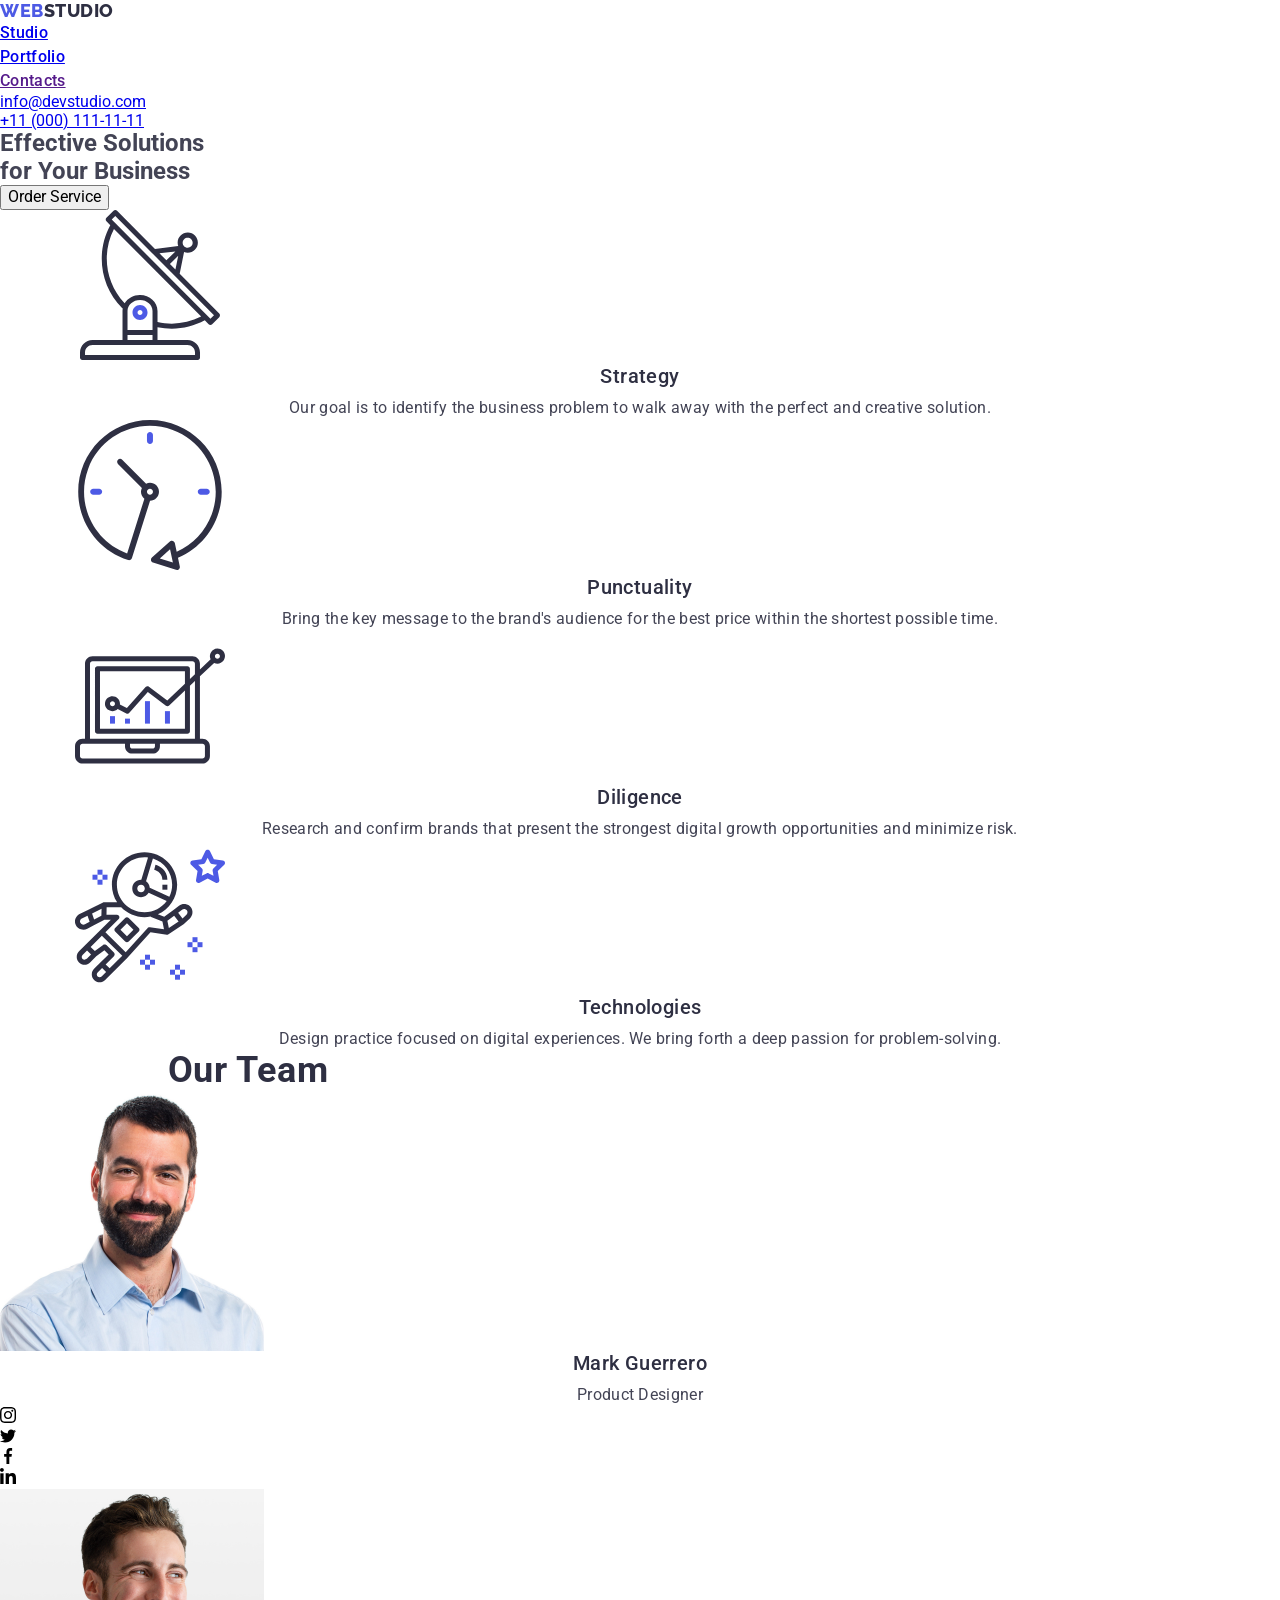
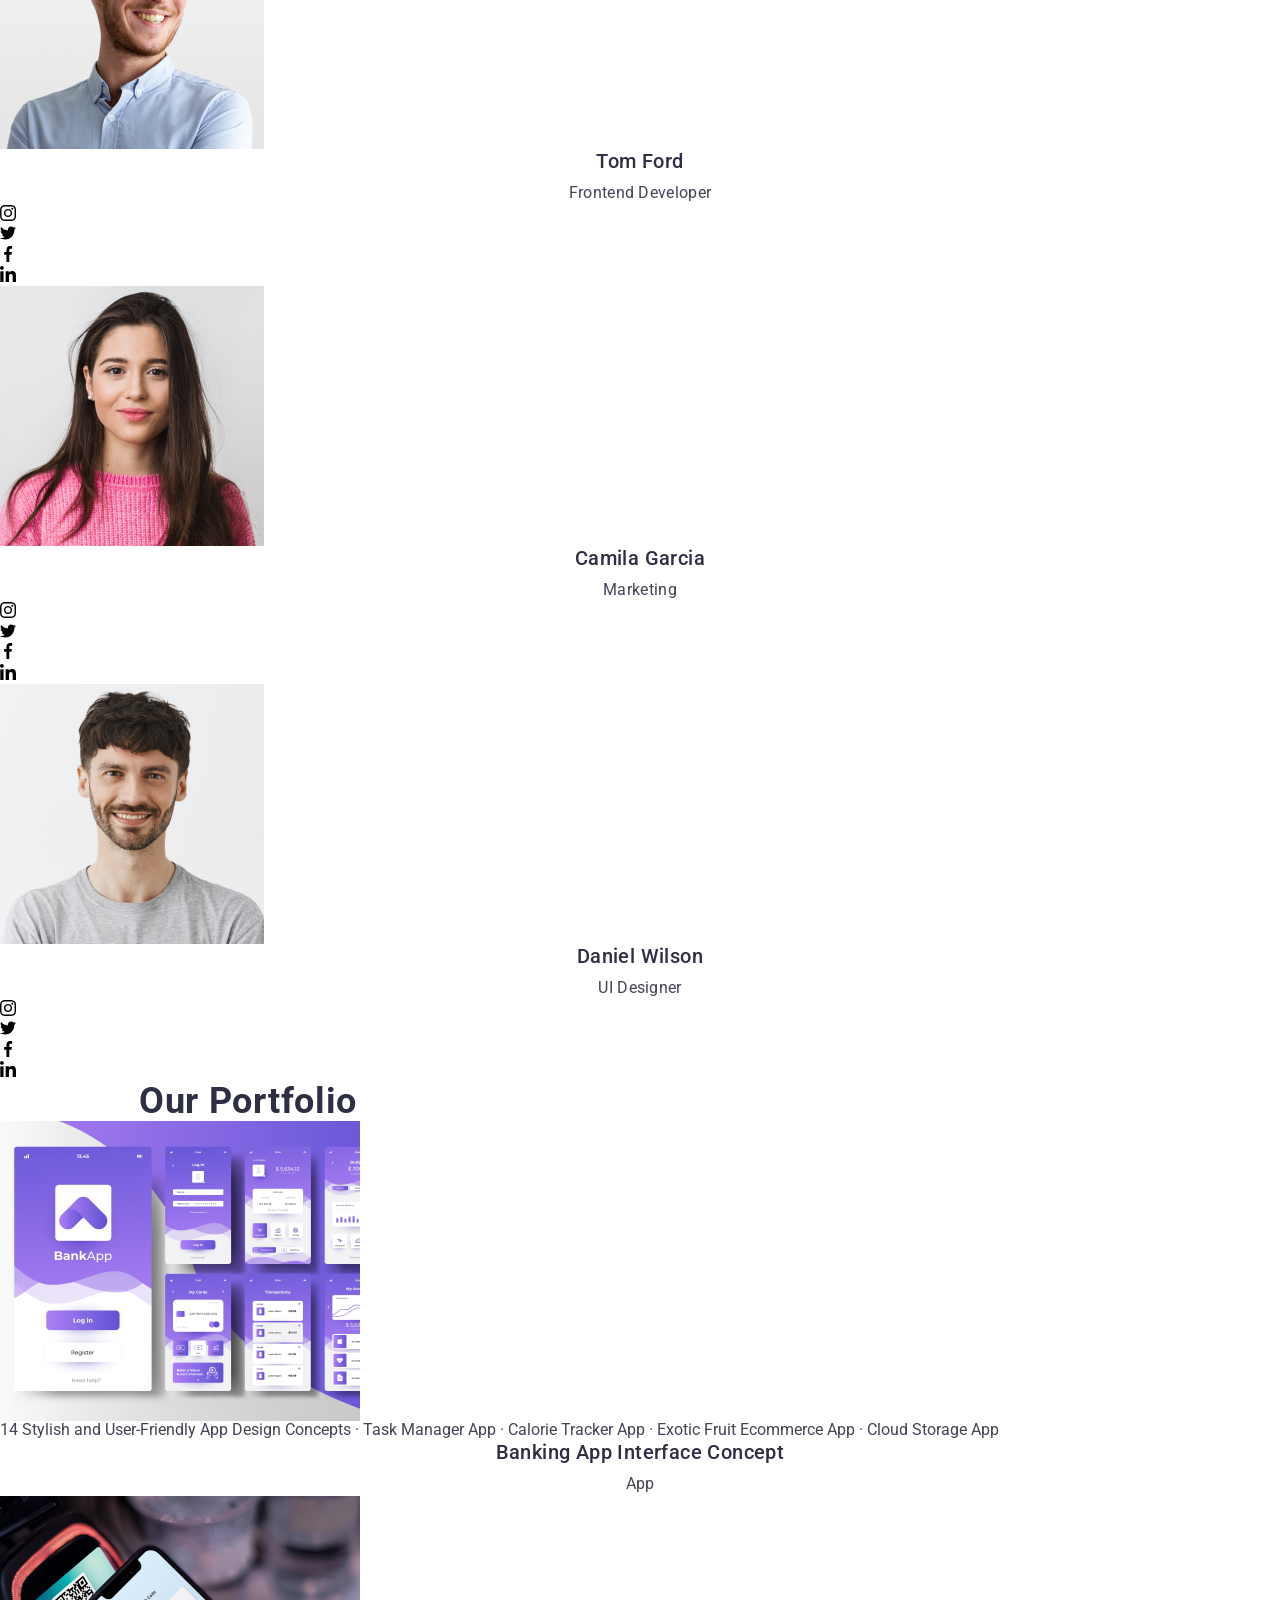
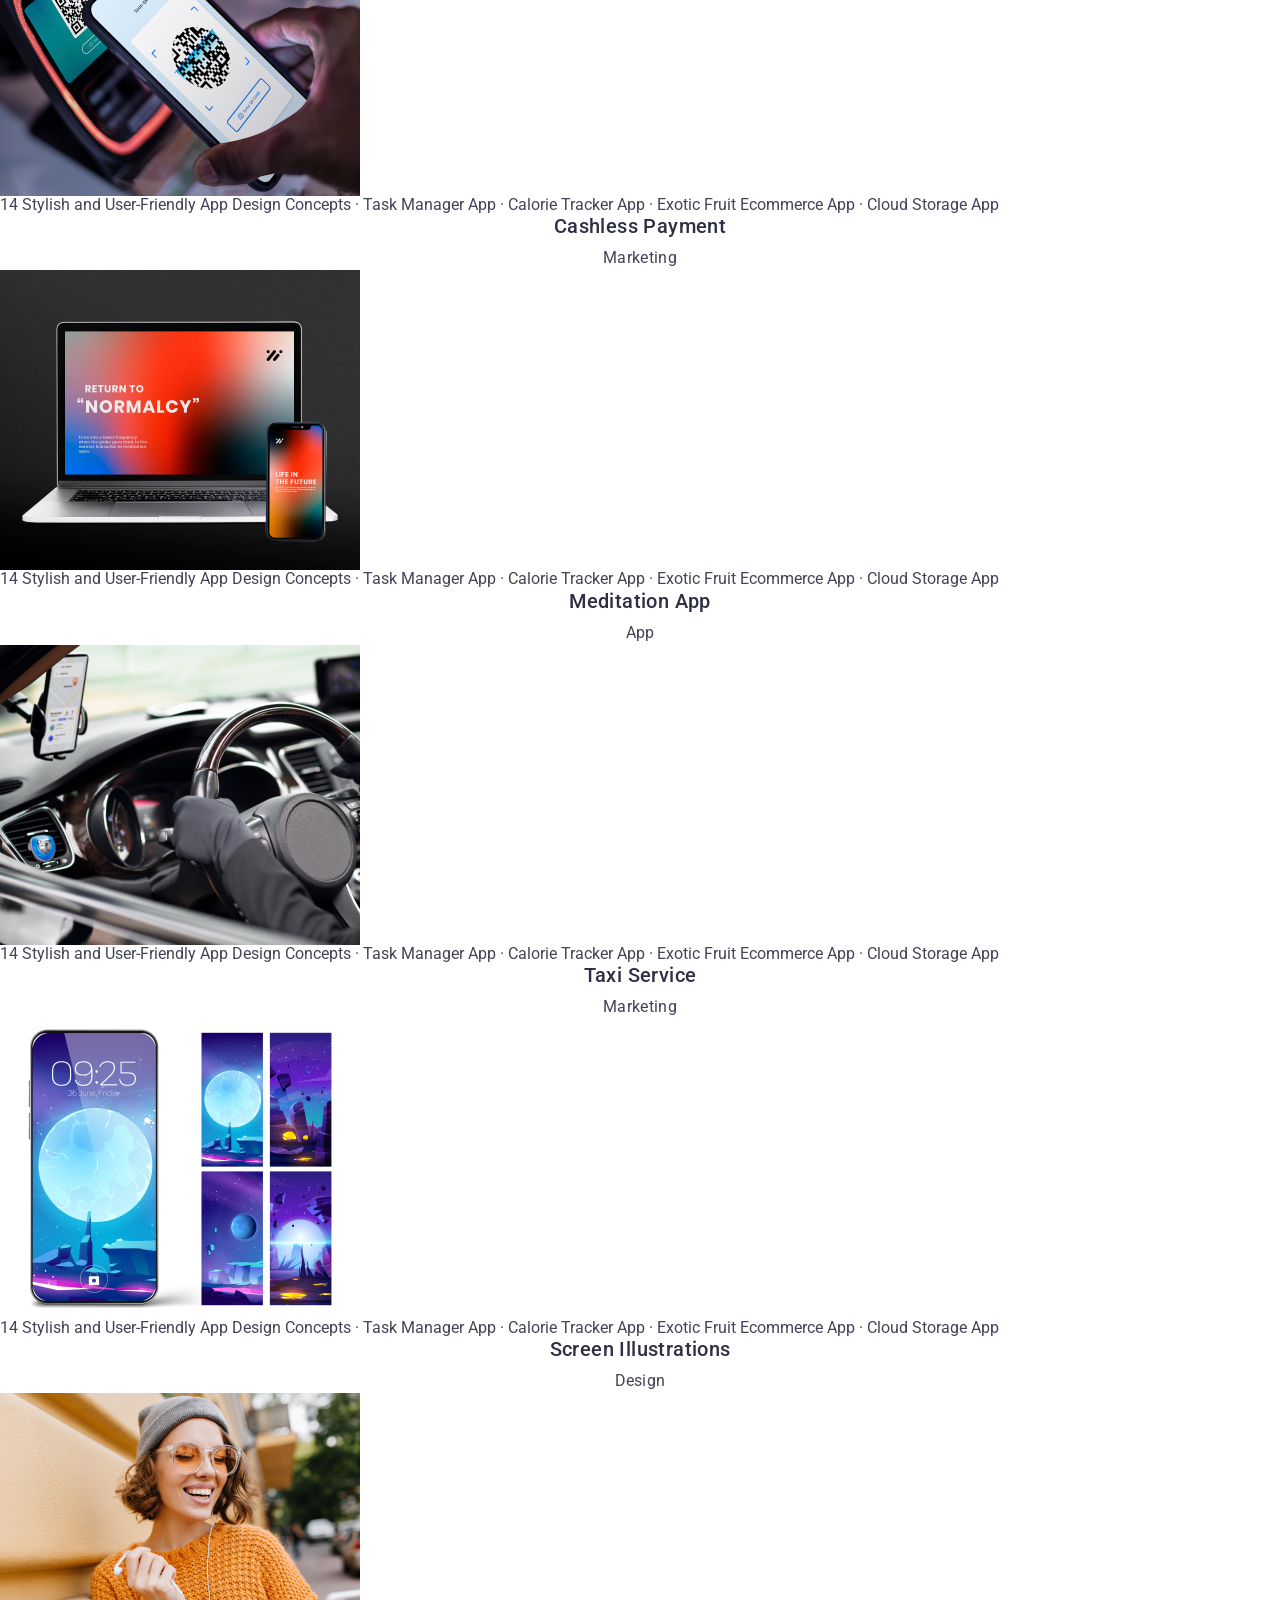
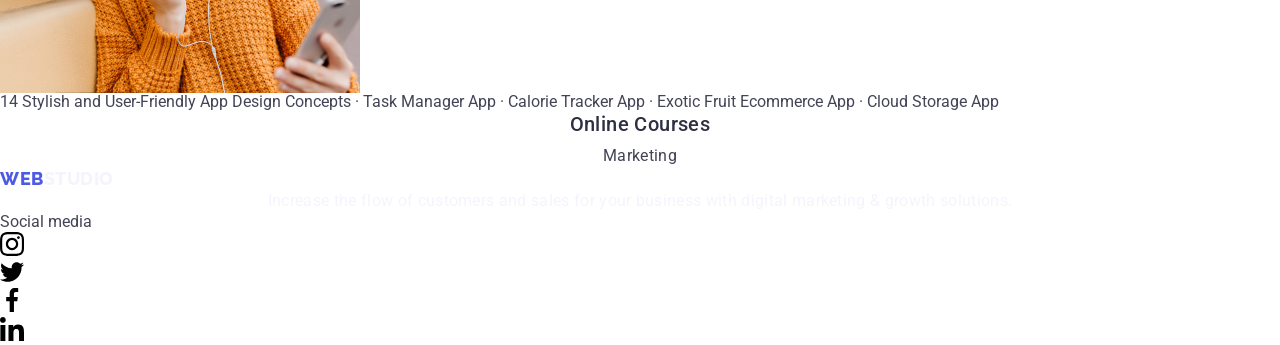
==== commit a0b7b4ff: "ass" ====
--- a/index.html
+++ b/index.html
@@ -85,6 +85,11 @@
           <h2 class="hidden-title visually-hidden"></h2>
           <ul class="list">
             <li class="small-descr-section-item">
+              <div class="small-text-image">
+                <svg class="small-text-icon">
+                  <use href="./images/icons.svg#icon-antenna"></use>
+                </svg>
+              </div>
               <h3 class="small-title">Strategy</h3>
               <p class="small-descr">
                 Our goal is to identify the business problem to walk away with
@@ -92,6 +97,11 @@
               </p>
             </li>
             <li class="small-descr-section-item">
+              <div class="small-text-image">
+                <svg class="small-text-icon">
+                  <use href="./images/icons.svg#icon-clock"></use>
+                </svg>
+              </div>
               <h3 class="small-title">Punctuality</h3>
               <p class="small-descr">
                 Bring the key message to the brand's audience for the best price
@@ -99,6 +109,11 @@
               </p>
             </li>
             <li class="small-descr-section-item">
+              <div class="small-text-image">
+                <svg class="small-text-icon">
+                  <use href="./images/icons.svg#icon-diagram"></use>
+                </svg>
+              </div>
               <h3 class="small-title">Diligence</h3>
               <p class="small-descr">
                 Research and confirm brands that present the strongest digital
@@ -106,6 +121,11 @@
               </p>
             </li>
             <li class="small-descr-section-item">
+              <div class="small-text-image">
+                <svg class="small-text-icon">
+                  <use href="./images/icons.svg#icon-astronaut"></use>
+                </svg>
+              </div>
               <h3 class="small-title">Technologies</h3>
               <p class="small-descr">
                 Design practice focused on digital experiences. We bring forth a
@@ -129,6 +149,52 @@
               <div class="name-position">
                 <h3 class="small-title">Mark Guerrero</h3>
                 <p class="small-descr">Product Designer</p>
+                <ul class="our-team-links">
+                  <li class="our-team-link-item list">
+                    <a class="our-team-link" href=""
+                      ><svg
+                        class="our-team-soc-icon"
+                        width="16px"
+                        height="16px"
+                      >
+                        <use href="./images/icons.svg#icon-instagram"></use>
+                      </svg>
+                    </a>
+                  </li>
+                  <li class="our-team-link-item list">
+                    <a class="our-team-link" href=""
+                      ><svg
+                        class="our-team-soc-icon"
+                        width="16px"
+                        height="16px"
+                      >
+                        <use href="./images/icons.svg#icon-twitter"></use>
+                      </svg>
+                    </a>
+                  </li>
+                  <li class="our-team-link-item list">
+                    <a class="our-team-link" href=""
+                      ><svg
+                        class="our-team-soc-icon"
+                        width="16px"
+                        height="16px"
+                      >
+                        <use href="./images/icons.svg#icon-facebook"></use>
+                      </svg>
+                    </a>
+                  </li>
+                  <li class="our-team-link-item list">
+                    <a class="our-team-link" href=""
+                      ><svg
+                        class="our-team-soc-icon"
+                        width="16px"
+                        height="16px"
+                      >
+                        <use href="./images/icons.svg#icon-linkedin"></use>
+                      </svg>
+                    </a>
+                  </li>
+                </ul>
               </div>
             </li>
             <li class="our-team-list-item">
@@ -136,6 +202,52 @@
               <div class="name-position">
                 <h3 class="small-title">Tom Ford</h3>
                 <p class="small-descr">Frontend Developer</p>
+                <ul class="our-team-links">
+                  <li class="our-team-link-item list">
+                    <a class="our-team-link" href=""
+                      ><svg
+                        class="our-team-soc-icon"
+                        width="16px"
+                        height="16px"
+                      >
+                        <use href="./images/icons.svg#icon-instagram"></use>
+                      </svg>
+                    </a>
+                  </li>
+                  <li class="our-team-link-item list">
+                    <a class="our-team-link" href=""
+                      ><svg
+                        class="our-team-soc-icon"
+                        width="16px"
+                        height="16px"
+                      >
+                        <use href="./images/icons.svg#icon-twitter"></use>
+                      </svg>
+                    </a>
+                  </li>
+                  <li class="our-team-link-item list">
+                    <a class="our-team-link" href=""
+                      ><svg
+                        class="our-team-soc-icon"
+                        width="16px"
+                        height="16px"
+                      >
+                        <use href="./images/icons.svg#icon-facebook"></use>
+                      </svg>
+                    </a>
+                  </li>
+                  <li class="our-team-link-item list">
+                    <a class="our-team-link" href=""
+                      ><svg
+                        class="our-team-soc-icon"
+                        width="16px"
+                        height="16px"
+                      >
+                        <use href="./images/icons.svg#icon-linkedin"></use>
+                      </svg>
+                    </a>
+                  </li>
+                </ul>
               </div>
             </li>
             <li class="our-team-list-item">
@@ -143,6 +255,52 @@
               <div class="name-position">
                 <h3 class="small-title">Camila Garcia</h3>
                 <p class="small-descr">Marketing</p>
+                <ul class="our-team-links">
+                  <li class="our-team-link-item list">
+                    <a class="our-team-link" href=""
+                      ><svg
+                        class="our-team-soc-icon"
+                        width="16px"
+                        height="16px"
+                      >
+                        <use href="./images/icons.svg#icon-instagram"></use>
+                      </svg>
+                    </a>
+                  </li>
+                  <li class="our-team-link-item list">
+                    <a class="our-team-link" href=""
+                      ><svg
+                        class="our-team-soc-icon"
+                        width="16px"
+                        height="16px"
+                      >
+                        <use href="./images/icons.svg#icon-twitter"></use>
+                      </svg>
+                    </a>
+                  </li>
+                  <li class="our-team-link-item list">
+                    <a class="our-team-link" href=""
+                      ><svg
+                        class="our-team-soc-icon"
+                        width="16px"
+                        height="16px"
+                      >
+                        <use href="./images/icons.svg#icon-facebook"></use>
+                      </svg>
+                    </a>
+                  </li>
+                  <li class="our-team-link-item list">
+                    <a class="our-team-link" href=""
+                      ><svg
+                        class="our-team-soc-icon"
+                        width="16px"
+                        height="16px"
+                      >
+                        <use href="./images/icons.svg#icon-linkedin"></use>
+                      </svg>
+                    </a>
+                  </li>
+                </ul>
               </div>
             </li>
             <li class="our-team-list-item">
@@ -154,6 +312,52 @@
               <div class="name-position">
                 <h3 class="small-title">Daniel Wilson</h3>
                 <p class="small-descr">UI Designer</p>
+                <ul class="our-team-links">
+                  <li class="our-team-link-item list">
+                    <a class="our-team-link" href=""
+                      ><svg
+                        class="our-team-soc-icon"
+                        width="16px"
+                        height="16px"
+                      >
+                        <use href="./images/icons.svg#icon-instagram"></use>
+                      </svg>
+                    </a>
+                  </li>
+                  <li class="our-team-link-item list">
+                    <a class="our-team-link" href=""
+                      ><svg
+                        class="our-team-soc-icon"
+                        width="16px"
+                        height="16px"
+                      >
+                        <use href="./images/icons.svg#icon-twitter"></use>
+                      </svg>
+                    </a>
+                  </li>
+                  <li class="our-team-link-item list">
+                    <a class="our-team-link" href=""
+                      ><svg
+                        class="our-team-soc-icon"
+                        width="16px"
+                        height="16px"
+                      >
+                        <use href="./images/icons.svg#icon-facebook"></use>
+                      </svg>
+                    </a>
+                  </li>
+                  <li class="our-team-link-item list">
+                    <a class="our-team-link" href=""
+                      ><svg
+                        class="our-team-soc-icon"
+                        width="16px"
+                        height="16px"
+                      >
+                        <use href="./images/icons.svg#icon-linkedin"></use>
+                      </svg>
+                    </a>
+                  </li>
+                </ul>
               </div>
             </li>
           </ul>
@@ -165,66 +369,108 @@
           <!-- Images -->
           <ul class="list portfolio-box">
             <li class="portfolio-item">
-              <img
+              <div class="portfolio-img-wrapper"
+              > <img
                 src="./images/banking-app-interface-concept.jpg"
                 alt="Banking App Interface Concept"
                 width="360"
               />
+              <p class="overlay">
+                14 Stylish and User-Friendly App Design Concepts · Task
+                Manager App · Calorie Tracker App · Exotic Fruit Ecommerce
+                App · Cloud Storage App
+              </p></div>
+             
               <div class="portfolio-picture-descr">
                 <h3 class="small-title">Banking App Interface Concept</h3>
                 <p class="small-descr">App</p>
               </div>
             </li>
             <li class="portfolio-item">
-              <img
+              <div class="portfolio-img-wrapper"
+              ><img
                 src="./images/cashless-payment.jpg"
                 alt="Cashless Payment"
                 width="360"
               />
+              <p class="overlay">
+                14 Stylish and User-Friendly App Design Concepts · Task
+                Manager App · Calorie Tracker App · Exotic Fruit Ecommerce
+                App · Cloud Storage App
+              </p></div>
+              
               <div class="portfolio-picture-descr">
                 <h3 class="small-title">Cashless Payment</h3>
                 <p class="small-descr">Marketing</p>
               </div>
             </li>
             <li class="portfolio-item">
-              <img
+              <div class="portfolio-img-wrapper"
+              > <img
                 src="./images/meditation-app.jpg"
                 alt="Meditation App"
                 width="360"
               />
+              <p class="overlay">
+                14 Stylish and User-Friendly App Design Concepts · Task
+                Manager App · Calorie Tracker App · Exotic Fruit Ecommerce
+                App · Cloud Storage App
+              </p></div>
+             
               <div class="portfolio-picture-descr">
                 <h3 class="small-title">Meditation App</h3>
                 <p class="small-descr">App</p>
               </div>
             </li>
             <li class="portfolio-item">
-              <img
+              <div class="portfolio-img-wrapper"
+              ><img
                 src="./images/taxi-service.jpg"
                 alt="Taxi Service"
                 width="360"
               />
+              <p class="overlay">
+                14 Stylish and User-Friendly App Design Concepts · Task
+                Manager App · Calorie Tracker App · Exotic Fruit Ecommerce
+                App · Cloud Storage App
+              </p></div>
+              
               <div class="portfolio-picture-descr">
                 <h3 class="small-title">Taxi Service</h3>
                 <p class="small-descr">Marketing</p>
               </div>
             </li>
             <li class="portfolio-item">
-              <img
+              <div class="portfolio-img-wrapper"
+              ><img
                 src="./images/screen-illustration.jpg"
                 alt="Screen Illustrations"
                 width="360"
               />
+              <p class="overlay">
+                14 Stylish and User-Friendly App Design Concepts · Task
+                Manager App · Calorie Tracker App · Exotic Fruit Ecommerce
+                App · Cloud Storage App
+              </p></div>
+              
               <div class="portfolio-picture-descr">
                 <h3 class="small-title">Screen Illustrations</h3>
                 <p class="small-descr">Design</p>
               </div>
             </li>
             <li class="portfolio-item">
-              <img
+              <div class="portfolio-img-wrapper"
+              ><img
                 src="./images/online-courses.jpg"
                 alt="Online Courses"
                 width="360"
               />
+              <p class="overlay">
+                14 Stylish and User-Friendly App Design Concepts · Task
+                Manager App · Calorie Tracker App · Exotic Fruit Ecommerce
+                App · Cloud Storage App
+              </p></div>
+              
               <div class="portfolio-picture-descr">
                 <h3 class="small-title">Online Courses</h3>
                 <p class="small-descr">Marketing</p>
@@ -236,14 +482,43 @@
     </main>
     <!-- Footer -->
     <footer class="page-footer section">
-      <div class="container">
-        <a href="./index.html" class="logo link footer-link"
-          >Web<span class="studio-color-dark-theme">Studio</span></a
-        >
-        <p class="small-descr small-descr-dark-theme footer-descr">
-          Increase the flow of customers and sales for your business with
-          digital marketing & growth solutions.
-        </p>
+      <div class="container webstudio-container">
+        <section class="websudio">
+          <a href="./index.html" class="logo link"
+            >Web<span class="studio-color-dark-theme">Studio</span></a
+          >
+          <p class="small-descr small-descr-dark-theme footer-descr">
+            Increase the flow of customers and sales for your business with
+            digital marketing & growth solutions.
+          </p>
+        </section>
+        <section class="links">
+          <a class="footer-header">Social media</a>
+          <ul class="footer-links">
+            <li class="our-team-link-item list">
+              <a class="our-team-link" href=""
+                ><svg class="our-team-soc-icon" width="24px" height="24px">
+                  <use href="./images/icons.svg#icon-instagram"></use>
+                </svg>
+              </a>
+            </li>
+            <li class="our-team-link-item list">
+              <a class="our-team-link" href=""
+                ><svg class="our-team-soc-icon" width="24px" height="24px">
+                  <use href="./images/icons.svg#icon-twitter"></use></svg></a>
+            </li>
+            <li class="our-team-link-item list">
+              <a class="our-team-link" href=""
+                ><svg class="our-team-soc-icon" width="24px" height="24px">
+                  <use href="./images/icons.svg#icon-facebook"></use></svg></a>
+            </li>
+            <li class="our-team-link-item list">
+              <a class="our-team-link" href=""
+                ><svg class="our-team-soc-icon" width="24px" height="24px">
+                  <use href="./images/icons.svg#icon-linkedin"></use></svg></a>
+            </li>
+          </ul>
+        </section>
       </div>
     </footer>
   </body>
--- a/css/styles.css
+++ b/css/styles.css
@@ -45,6 +45,8 @@
   --hover-and-focus-color: #404bbf;
   --blue-button-and-logo-color: #4d5ae5;
   --small-text-dark-theme-color: #f4f4fd;
+  --green-icon-focus-hover-color: #31d0aa;
+  --border-color: #8e8f99;
 }
 
 /* ==================COMPONENTS================== */
@@ -234,6 +236,19 @@
   margin-bottom: 16px;
 }
 
+.footer-header {
+  font-family: "Roboto";
+  display: block;
+  font-weight: 500;
+  font-size: 16px;
+
+  letter-spacing: 0.02em;
+
+  color: var(--background-color);
+
+  margin-bottom: 16px;
+}
+
 /* ==================BOXING PORTFOLIO================== */
 .container {
   width: 1158px;
@@ -410,3 +425,206 @@
   color: var(--background-color);
   background-color: var(--hover-and-focus-color);
 }
+
+/* ================= IMAGES AND VERTOR =================== */
+
+.small-text-image {
+  width: 264px;
+  height: 112px;
+  background-color: rgba(244, 244, 253, 1);
+  display: flex;
+  justify-content: center;
+  align-items: center;
+  border-radius: 4px;
+  margin-bottom: 8px;
+  border: 1px solid var(--border-color);
+  border-radius: 4px;
+}
+.small-text-icon {
+  width: 64px;
+  height: 60px;
+}
+
+.hero {
+  max-width: 1400px;
+  margin: 0 auto;
+  background-image: linear-gradient(
+      rgba(46, 47, 66, 0.7),
+      rgba(46, 47, 66, 0.7)
+    ),
+    url("../images/hero-image.png");
+  background-repeat: no-repeat;
+  background-position: center;
+  background-size: cover;
+}
+.small-text-image {
+  width: 264px;
+  height: 112px;
+  background-color: rgba(244, 244, 253, 1);
+  display: flex;
+  justify-content: center;
+  align-items: center;
+  border-radius: 4px;
+}
+.small-text-icon {
+  width: 64px;
+  height: 60px;
+}
+.our-team-links {
+  margin-top: 8px;
+  display: flex;
+  justify-content: center;
+}
+.our-team .our-team-link-item:nth-child(-n + 3) {
+  margin-right: 24px;
+}
+
+.links .our-team-link-item:nth-child(-n + 3) {
+  margin-right: 16px;
+}
+.our-team-link-item {
+  width: 40px;
+  height: 40px;
+}
+.our-team-link {
+  width: 100%;
+  height: 100%;
+  border-radius: 50%;
+  background-color: var(--blue-button-and-logo-color);
+  display: flex;
+  align-items: center;
+  justify-content: center;
+}
+.customers-section {
+  padding-top: 120px;
+  padding-bottom: 120px;
+}
+.our-team-soc-icon {
+  fill: var(--small-text-dark-theme-color);
+}
+.our-team-link:hover,
+.our-team-link:focus {
+  background-color: var(--hover-and-focus-color);
+}
+.footer-links .our-team-link:hover,
+.footer-links .our-team-link:focus {
+  background-color: var(--green-icon-focus-hover-color);
+}
+.customers-list {
+  display: flex;
+  justify-content: space-between;
+}
+.customers-item {
+  width: 168px;
+  height: 88px;
+}
+.customers-item:nth-child(-n + 5) {
+  margin-right: 24px;
+}
+.customers-link {
+  width: 100%;
+  height: 100%;
+  display: flex;
+  justify-content: center;
+  align-items: center;
+  padding: 16px 32px;
+  border: 1px solid #8e8f99;
+  border-radius: 4px;
+  color: #8e8f99;
+}
+.customers-icon {
+  fill: currentColor;
+}
+.customers-link:hover,
+.customers-link:focus {
+  color: var(--hover-and-focus-color);
+  border-color: var(--hover-and-focus-color);
+}
+.footer-links {
+  display: flex;
+}
+.webstudio-container {
+  display: flex;
+}
+
+/* ==================ANIMATION AND OVERLAYS================== */
+.overlay {
+  font-weight: 400px;
+  font-size: 16px;
+  line-height: 24px;
+  letter-spacing: 0.02em;
+  transform: translate(0, 100%);
+  transition: transform 250ms cubic-bezier(0.4, 0, 0.2, 1);
+
+  padding-top: 40px;
+  padding-left: 32px;
+  padding-right: 32px;
+
+  background-color: var(--blue-button-and-logo-color);
+  color: var(--small-text-dark-theme-color);
+  position: absolute;
+  left: 0;
+  top: 0;
+  height: 100%;
+  width: 100%;
+}
+.portfolio-img-wrapper {
+  position: relative;
+  overflow: hidden;
+}
+.portfolio-img-wrapper:hover .overlay,
+.portfolio-img-wrapper:focus .overlay {
+  transform: translate(0, 0);
+}
+
+.menu-item::after {
+  content: "";
+  position: absolute;
+  width: 0;
+  height: 4px;
+  bottom: -1px;
+  right: 0;
+  background: var(--hover-and-focus-color);
+  border-radius: 2px;
+  transition: width 0.5s, left 0.5s;
+}
+.menu-item {
+  position: relative;
+}
+.menu-item:hover::after {
+  width: 100%;
+  left: 0;
+}
+.menu-item-studio-index::after,
+.menu-item-portfolio-portfolio::after {
+  content: "";
+  position: absolute;
+  width: 100%;
+  height: 4px;
+  bottom: -27px;
+  right: 0;
+  background: var(--hover-and-focus-color);
+  border-radius: 2px;
+}
+
+.links,
+.webstudio {
+  display: block;
+}
+
+.links {
+  margin-left: 120px;
+}
+
+.footer-descr {
+  text-align: left;
+}
+
+.portfolio-item {
+  transition: box-shadow 250ms cubic-bezier(0.4, 0, 0.2, 1);
+}
+.portfolio-item:hover,
+.portfolio-item:focus {
+  box-shadow: 0px 2px 1px 0px #2e2f4214, 0px 1px 1px 0px #2e2f4229,
+    0px 1px 6px 0px #2e2f4214;
+}
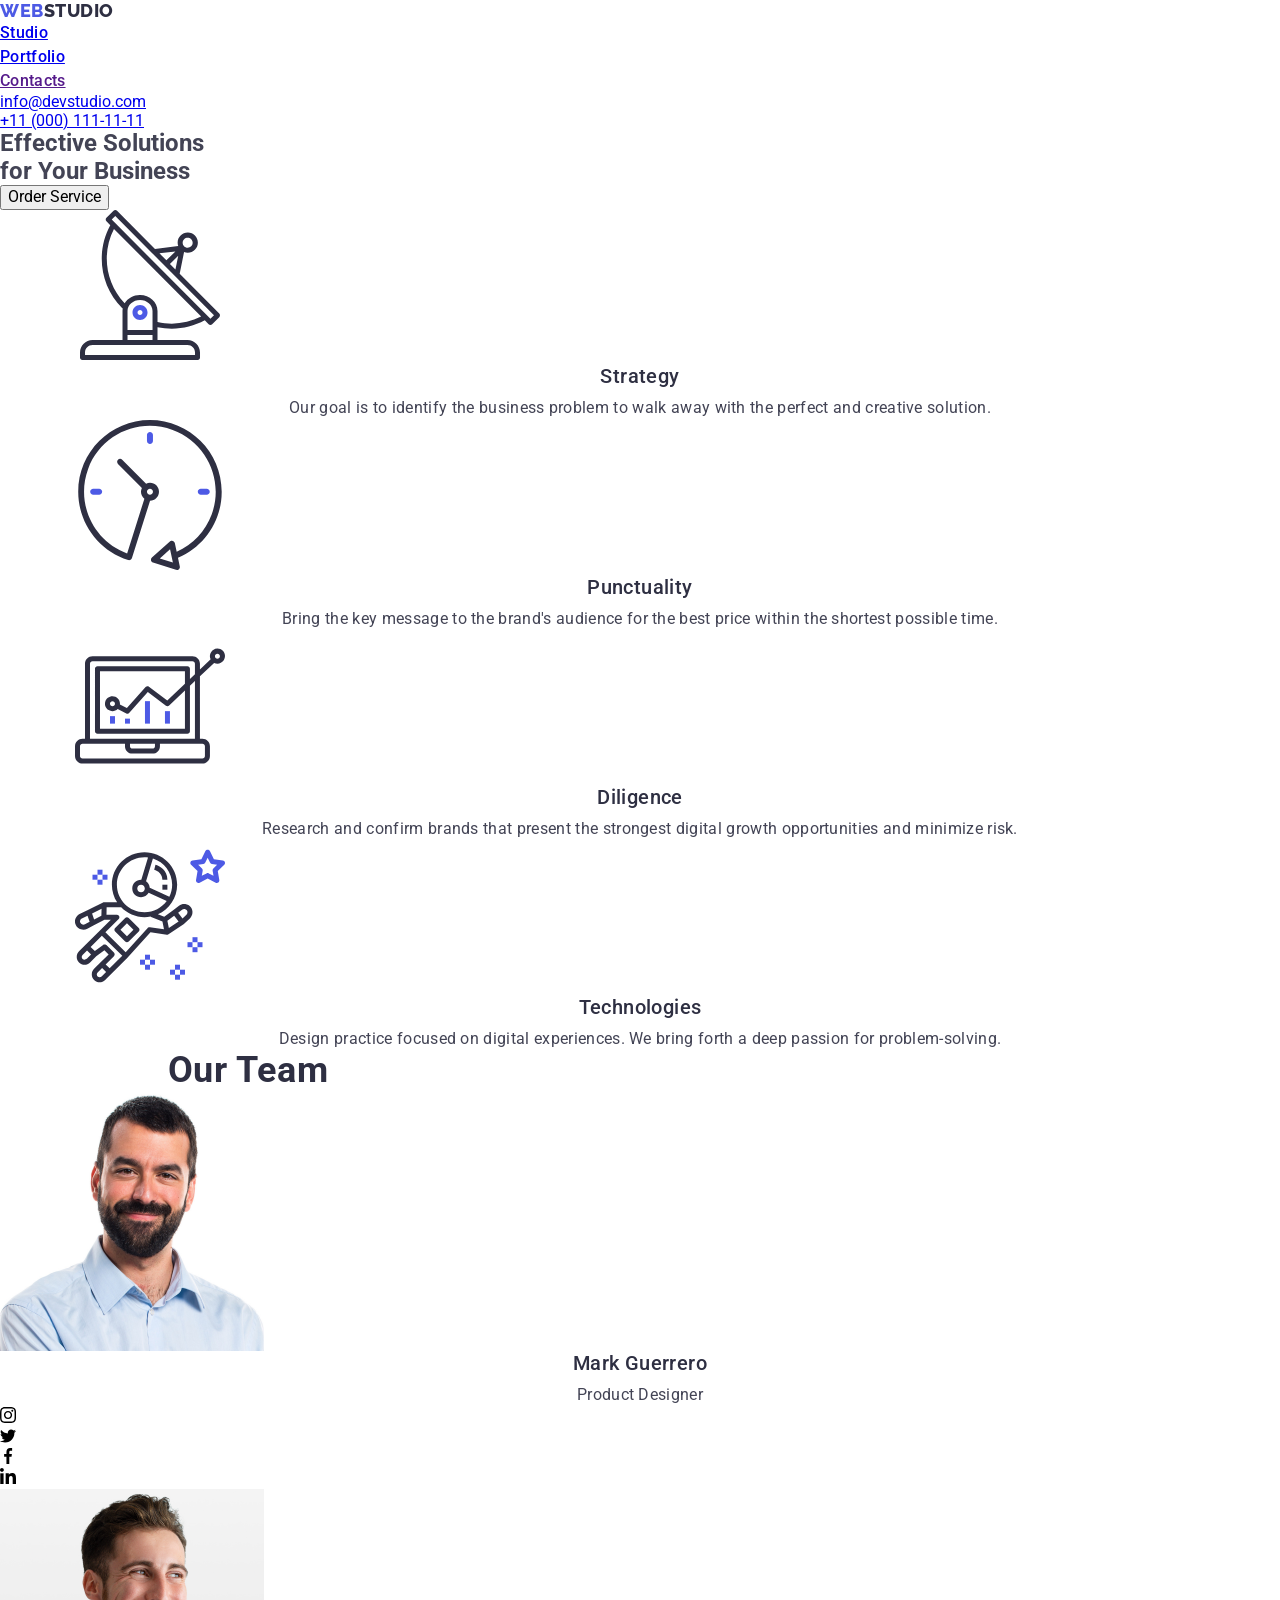
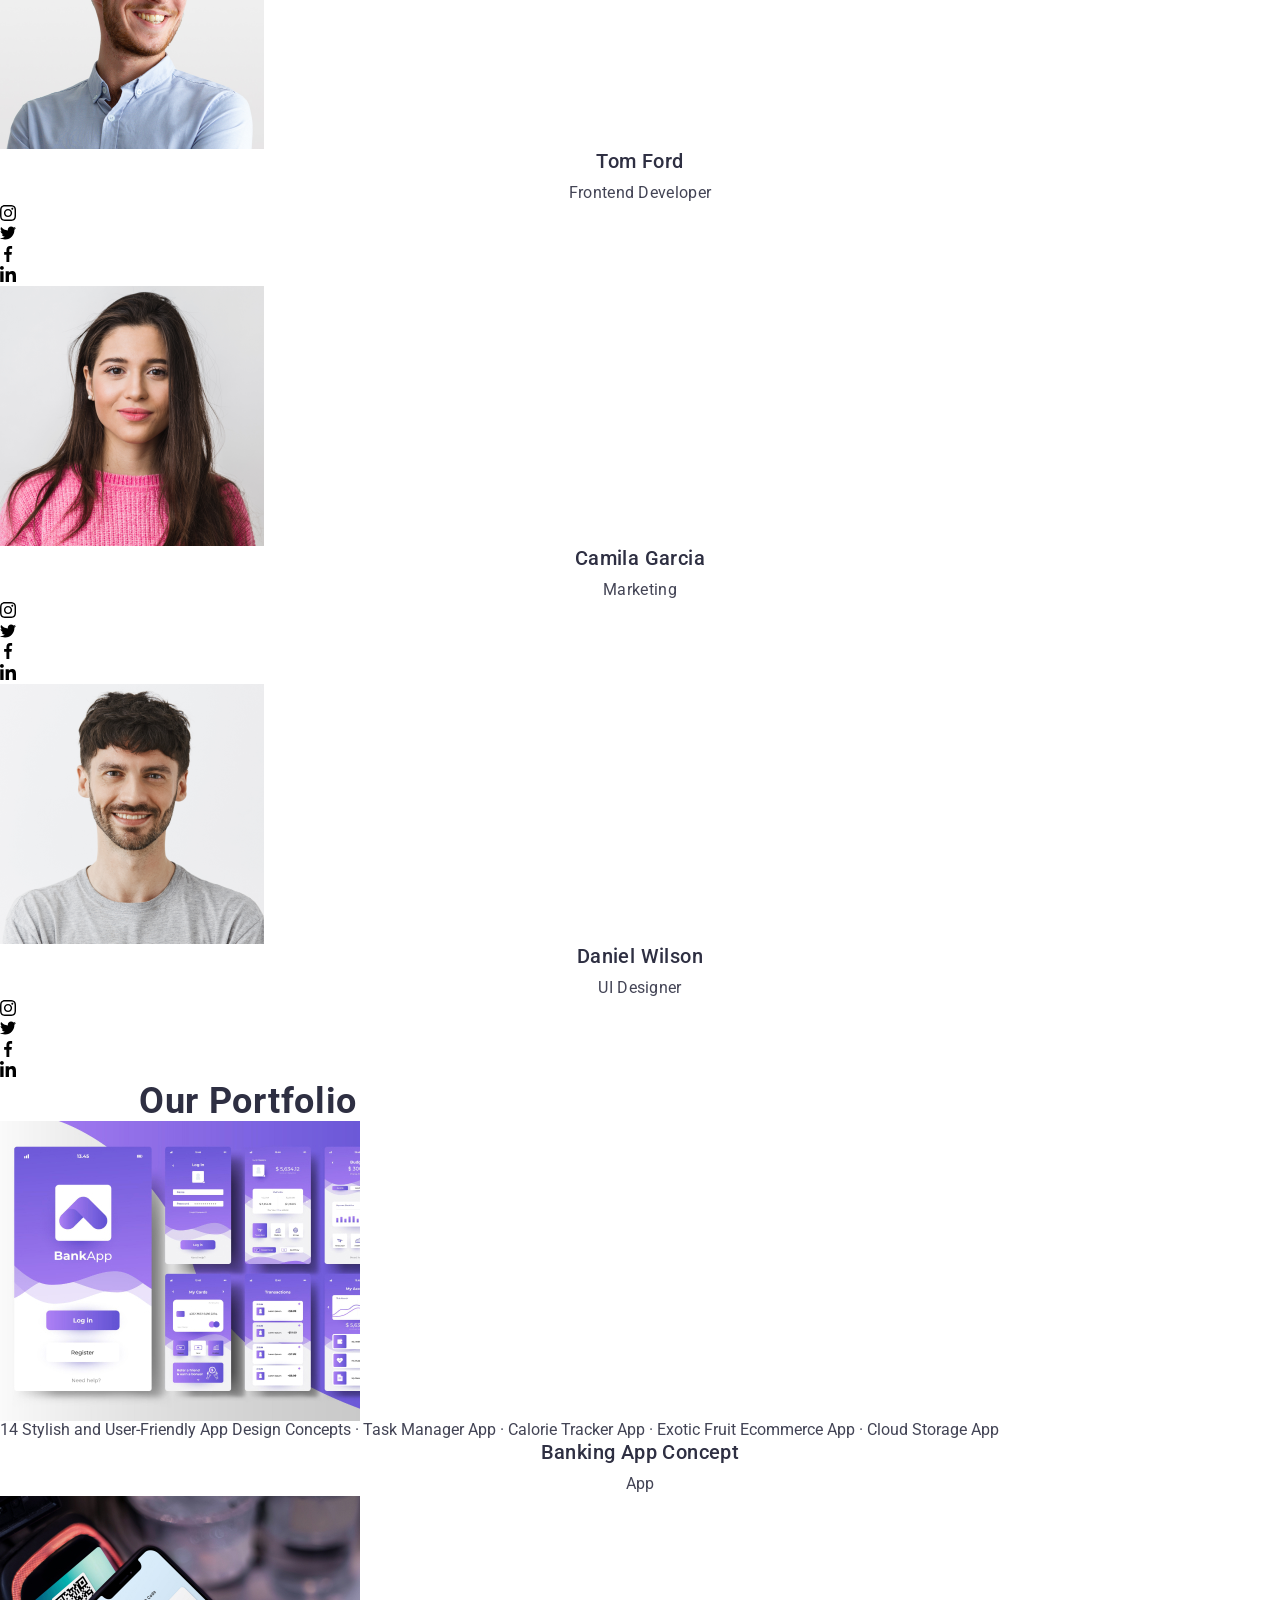
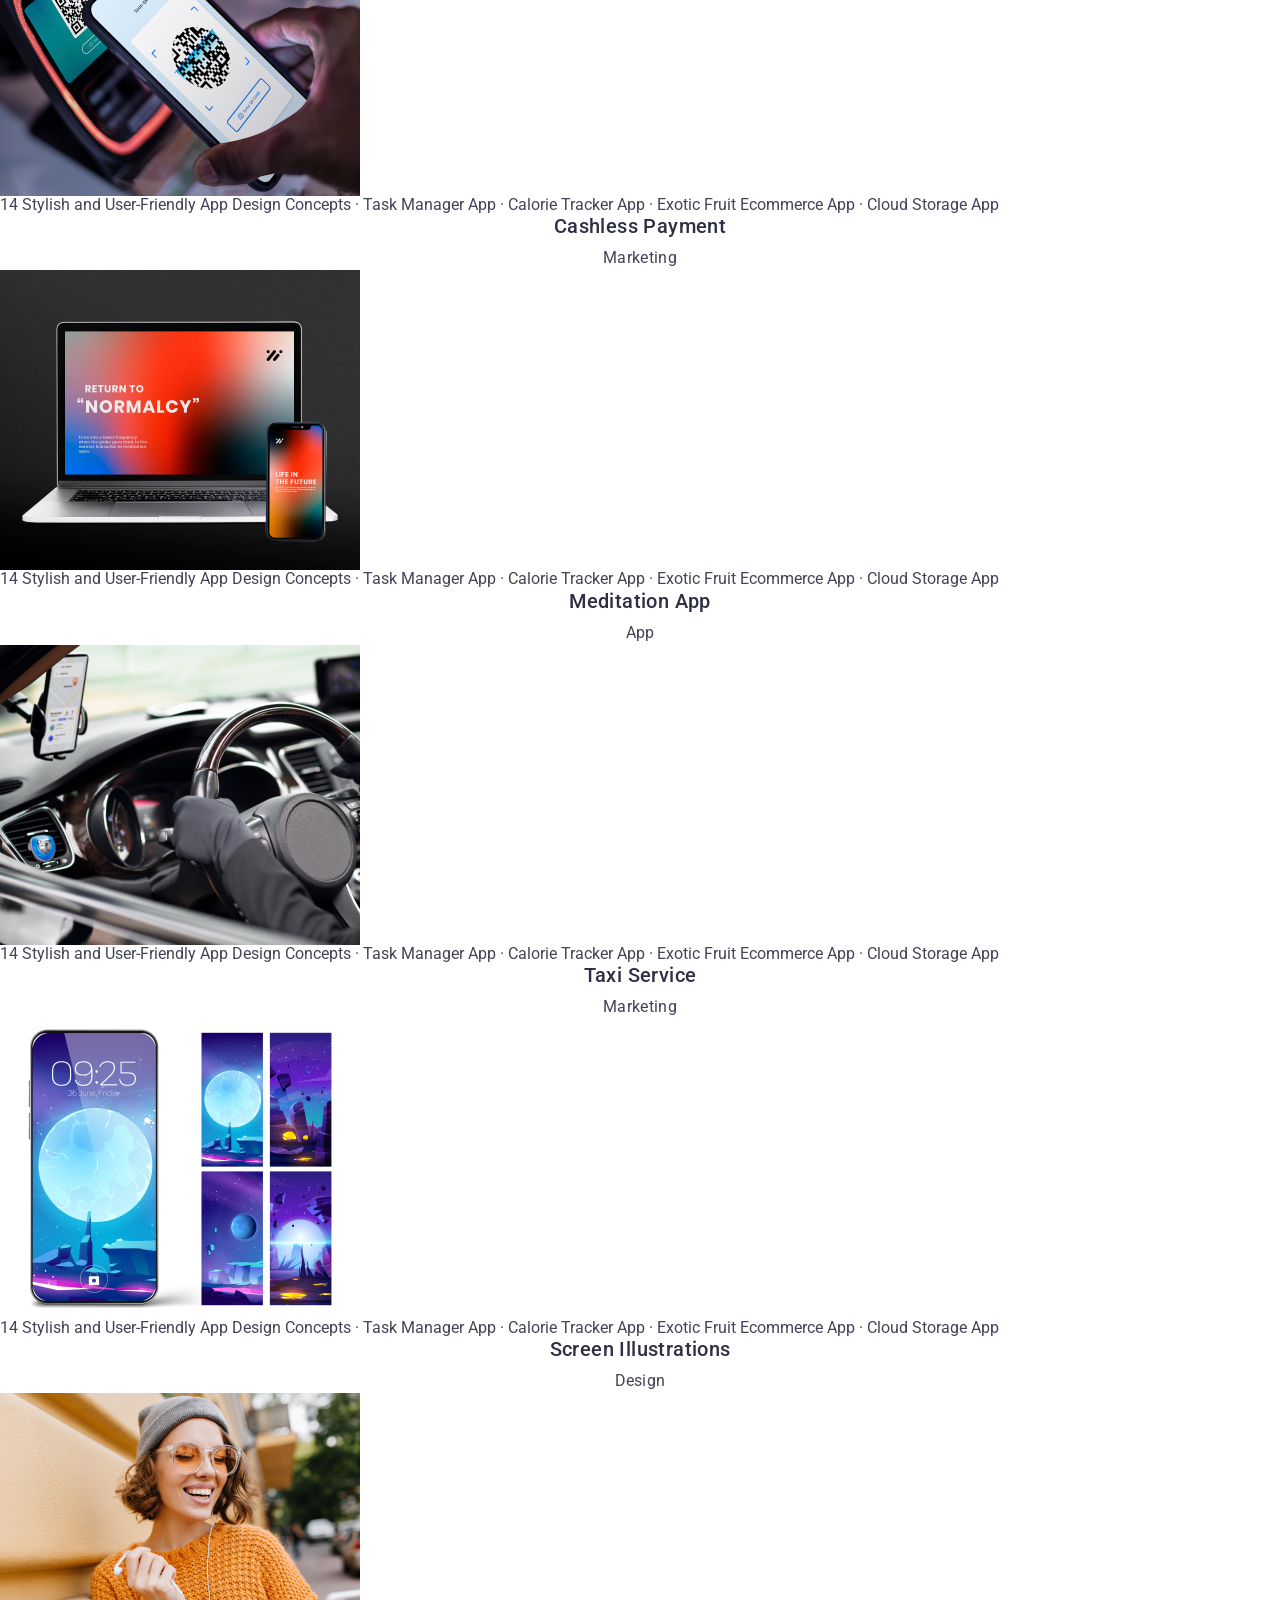
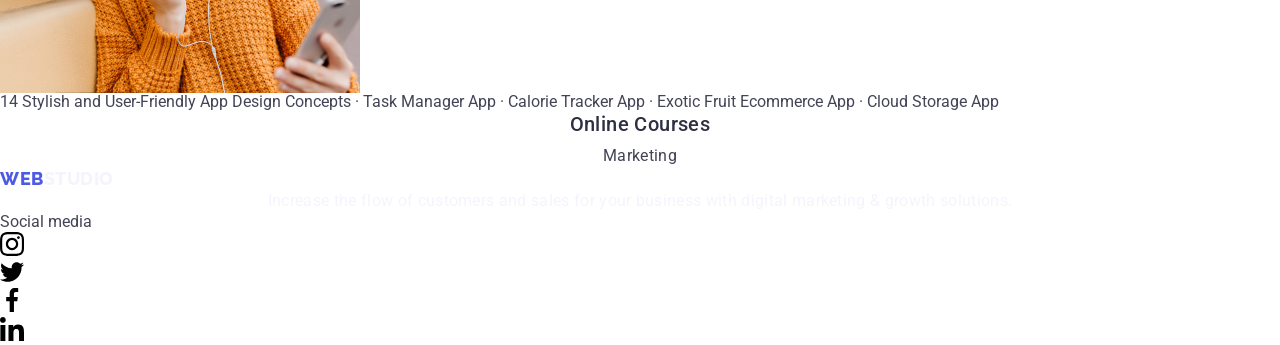
==== commit c8fcc316: "ass" ====
--- a/index.html
+++ b/index.html
@@ -382,8 +382,8 @@
               </p></div>
              
               <div class="portfolio-picture-descr">
-                <h3 class="small-title">Banking App Interface Concept</h3>
-                <p class="small-descr">App</p>
+                <h3 class="small-title small-title-portfolio">Banking App Concept</h3>
+                <p class="small-descr small-descr-portfolio">App</p>
               </div>
             </li>
             <li class="portfolio-item">
@@ -400,8 +400,8 @@
               </p></div>
               
               <div class="portfolio-picture-descr">
-                <h3 class="small-title">Cashless Payment</h3>
-                <p class="small-descr">Marketing</p>
+                <h3 class="small-title small-title-portfolio">Cashless Payment</h3>
+                <p class="small-descr small-descr-portfolio">Marketing</p>
               </div>
             </li>
             <li class="portfolio-item">
@@ -418,8 +418,8 @@
               </p></div>
              
               <div class="portfolio-picture-descr">
-                <h3 class="small-title">Meditation App</h3>
-                <p class="small-descr">App</p>
+                <h3 class="small-title small-title-portfolio">Meditation App</h3>
+                <p class="small-descr small-descr-portfolio">App</p>
               </div>
             </li>
             <li class="portfolio-item">
@@ -436,8 +436,8 @@
               </p></div>
               
               <div class="portfolio-picture-descr">
-                <h3 class="small-title">Taxi Service</h3>
-                <p class="small-descr">Marketing</p>
+                <h3 class="small-title small-title-portfolio">Taxi Service</h3>
+                <p class="small-descr small-descr-portfolio">Marketing</p>
               </div>
             </li>
             <li class="portfolio-item">
@@ -454,8 +454,8 @@
               </p></div>
               
               <div class="portfolio-picture-descr">
-                <h3 class="small-title">Screen Illustrations</h3>
-                <p class="small-descr">Design</p>
+                <h3 class="small-title small-title-portfolio">Screen Illustrations</h3>
+                <p class="small-descr small-descr-portfolio">Design</p>
               </div>
             </li>
             <li class="portfolio-item">
@@ -472,8 +472,8 @@
               </p></div>
               
               <div class="portfolio-picture-descr">
-                <h3 class="small-title">Online Courses</h3>
-                <p class="small-descr">Marketing</p>
+                <h3 class="small-title small-title-portfolio">Online Courses</h3>
+                <p class="small-descr small-descr-portfolio">Marketing</p>
               </div>
             </li>
           </ul>
--- a/css/styles.css
+++ b/css/styles.css
@@ -628,3 +628,7 @@
   box-shadow: 0px 2px 1px 0px #2e2f4214, 0px 1px 1px 0px #2e2f4229,
     0px 1px 6px 0px #2e2f4214;
 }
+
+.small-title-portfolio, .small-descr-portfolio{
+  text-align: left;
+}
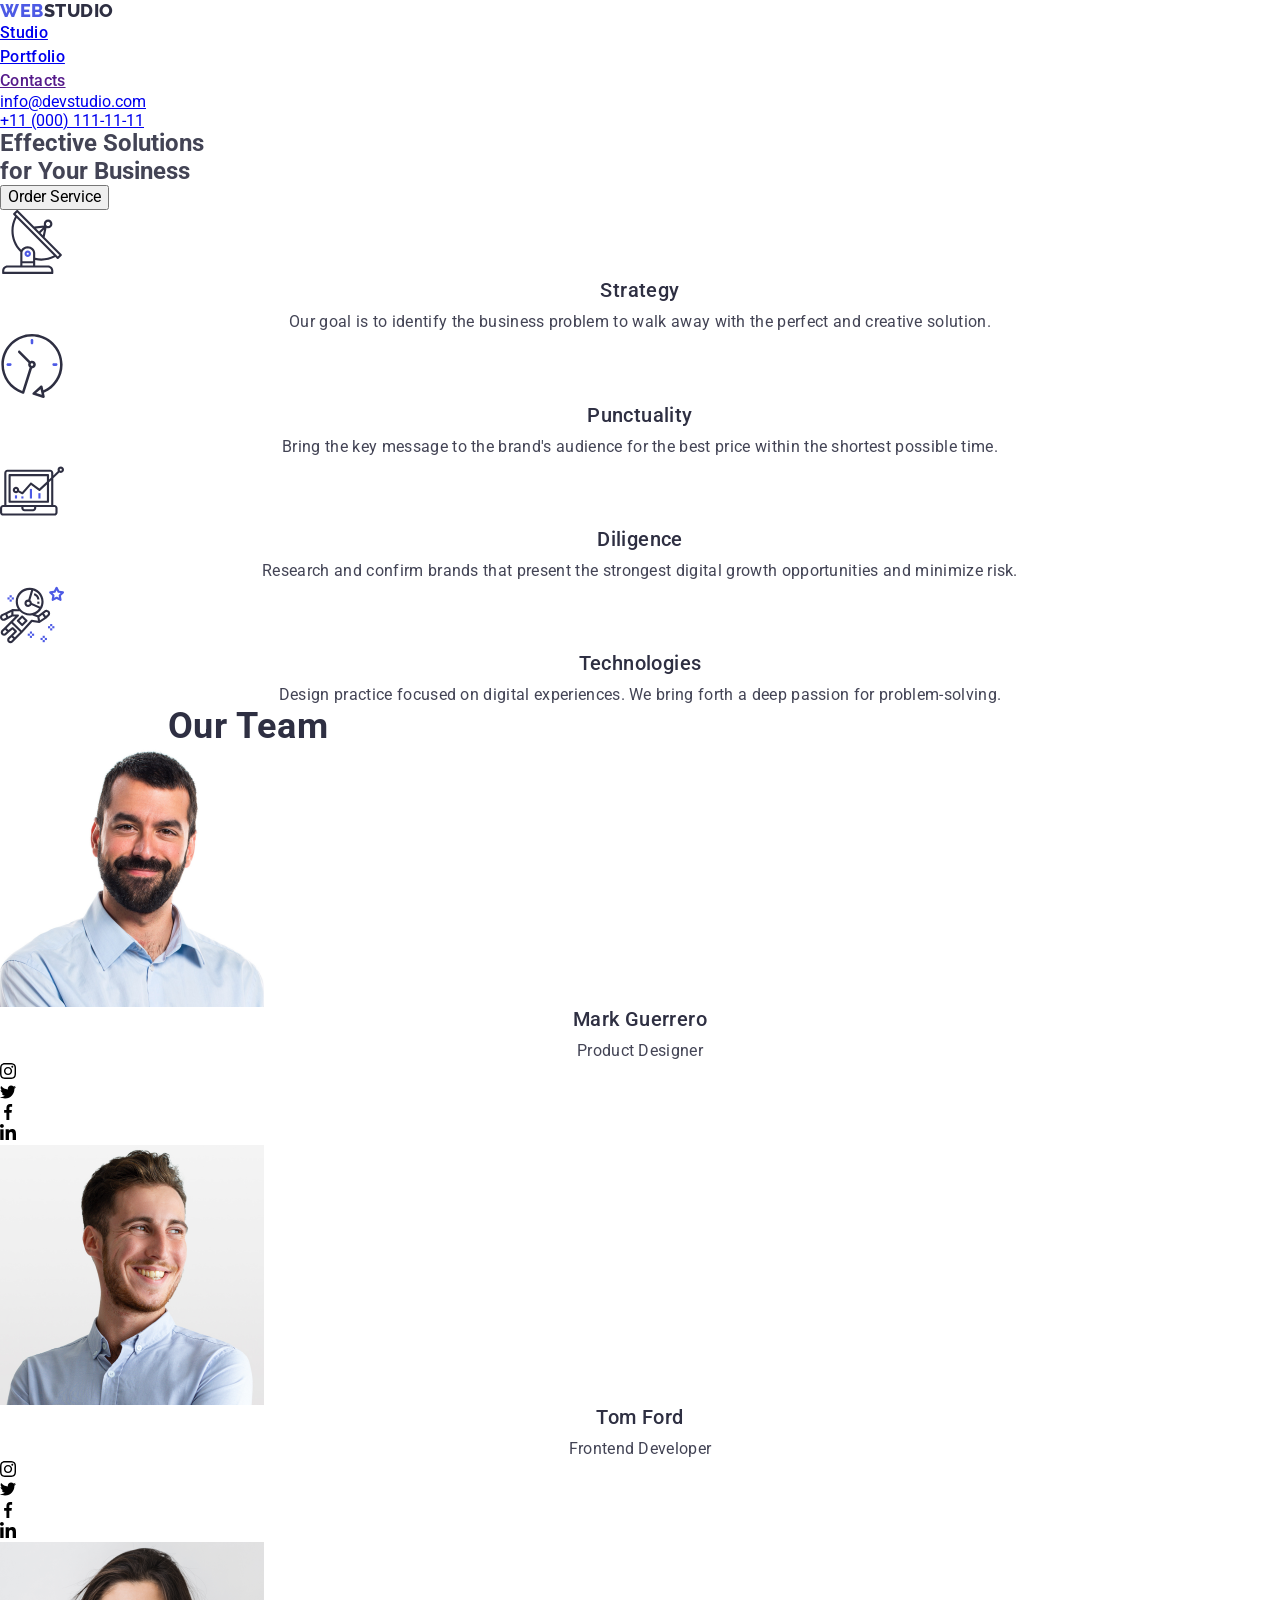
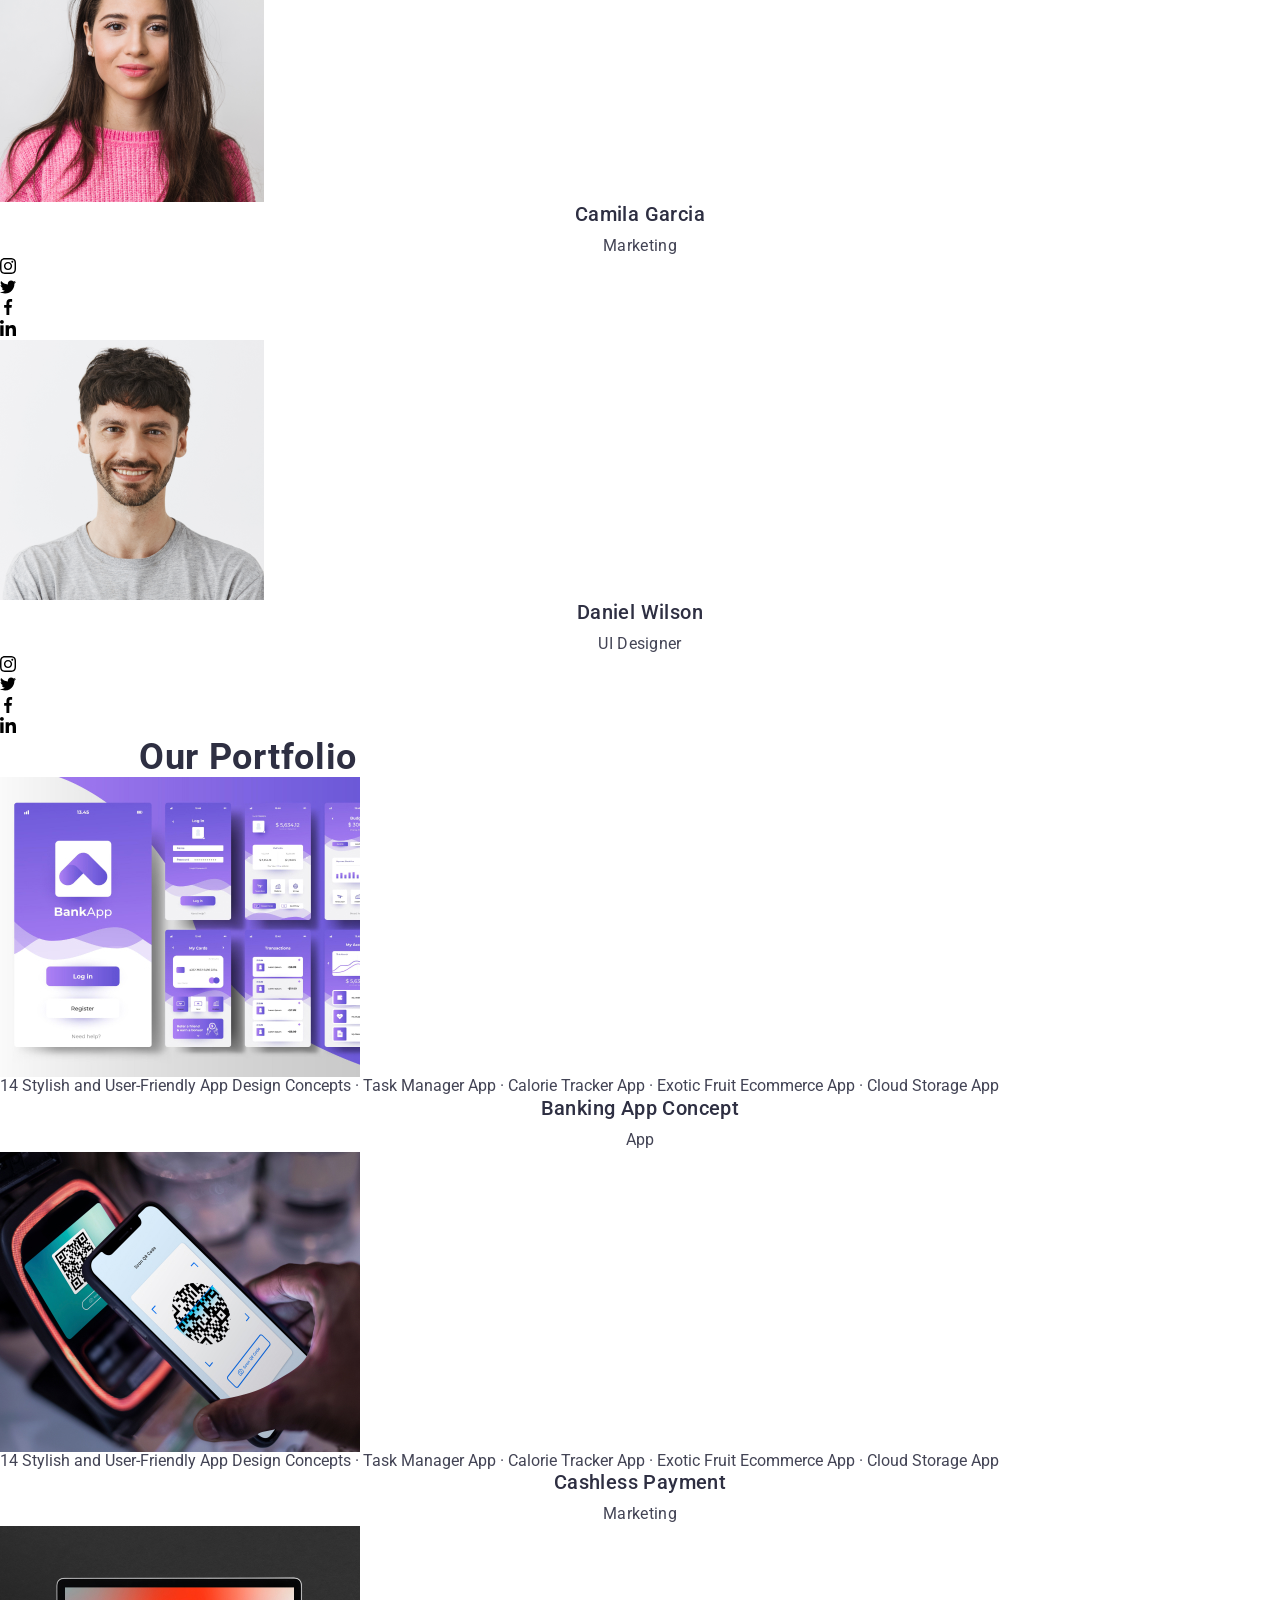
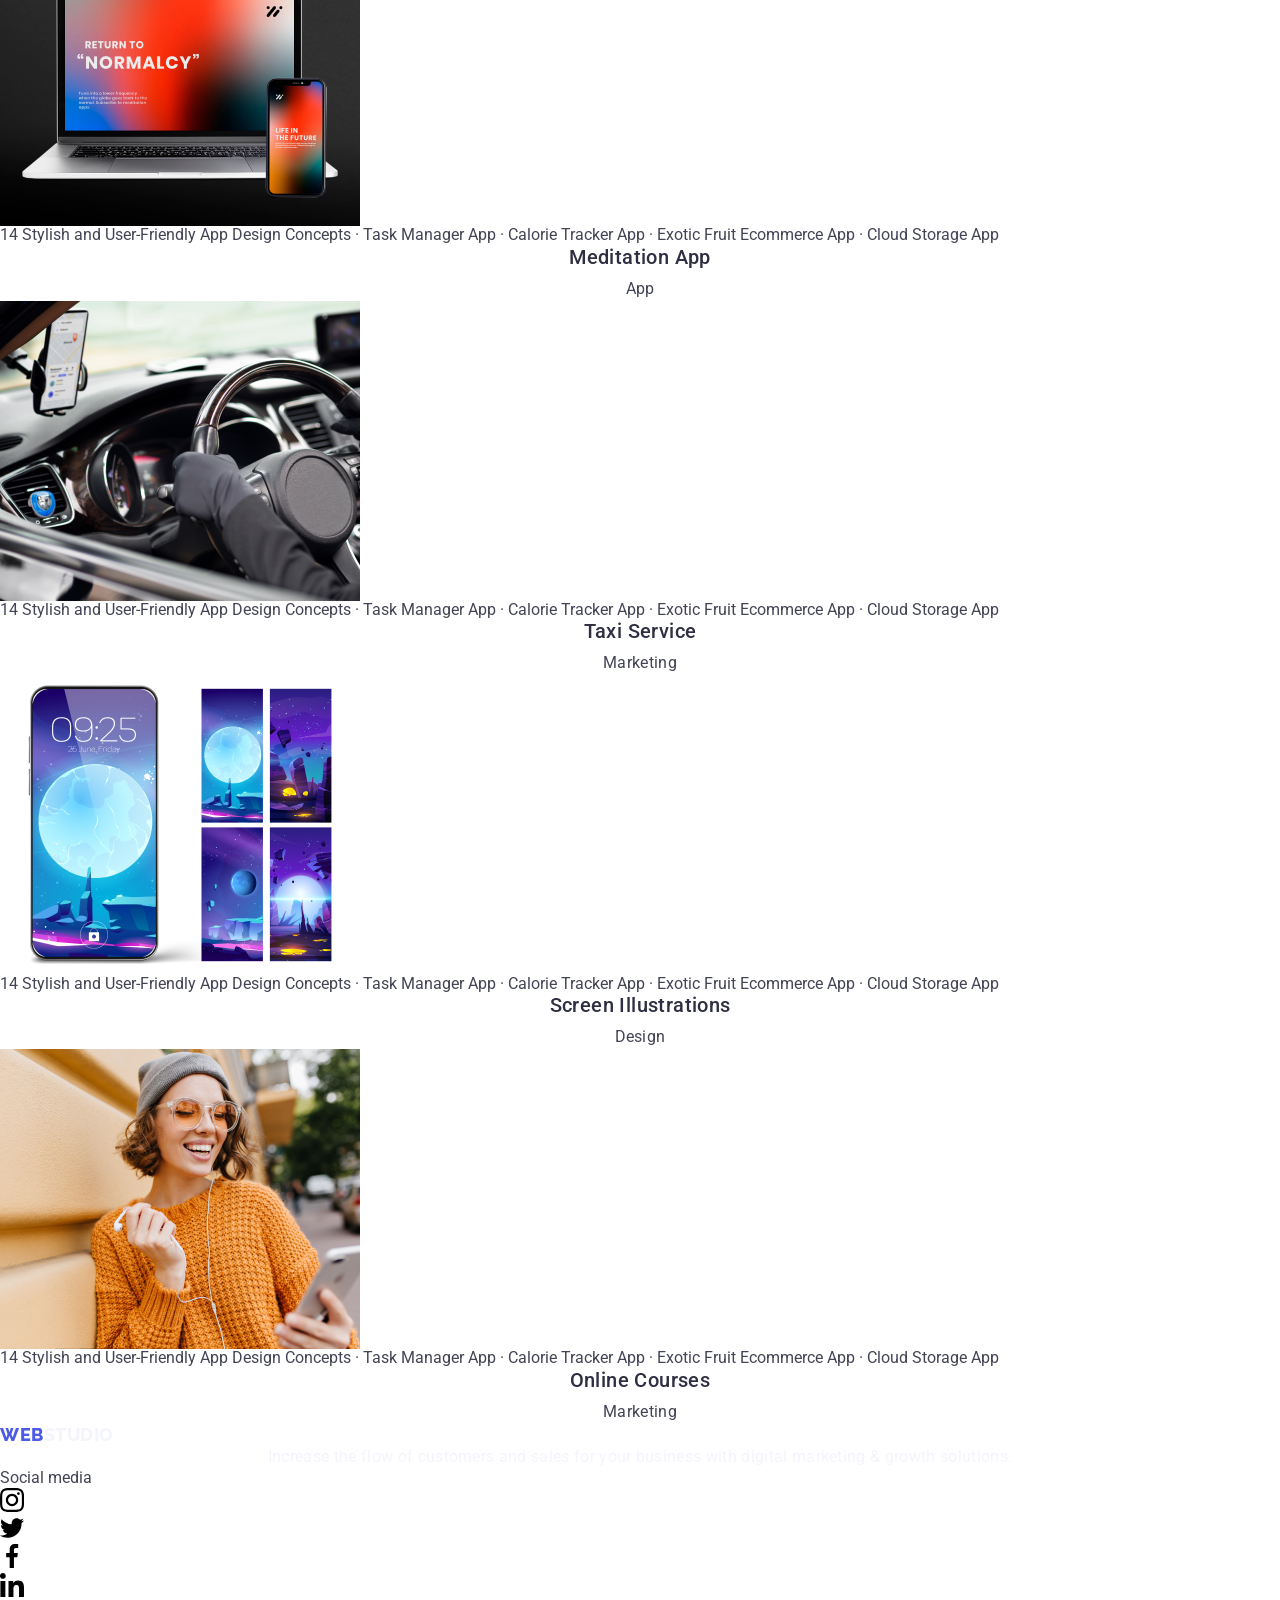
==== commit de4ea334: "as" ====
--- a/index.html
+++ b/index.html
@@ -86,7 +86,8 @@
           <ul class="list">
             <li class="small-descr-section-item">
               <div class="small-text-image">
-                <svg class="small-text-icon">
+                <svg class="small-text-icon" width="64"
+                height="64">
                   <use href="./images/icons.svg#icon-antenna"></use>
                 </svg>
               </div>
@@ -98,7 +99,8 @@
             </li>
             <li class="small-descr-section-item">
               <div class="small-text-image">
-                <svg class="small-text-icon">
+                <svg class="small-text-icon" width="64"
+                height="64">
                   <use href="./images/icons.svg#icon-clock"></use>
                 </svg>
               </div>
@@ -110,7 +112,8 @@
             </li>
             <li class="small-descr-section-item">
               <div class="small-text-image">
-                <svg class="small-text-icon">
+                <svg class="small-text-icon" width="64"
+                height="64">
                   <use href="./images/icons.svg#icon-diagram"></use>
                 </svg>
               </div>
@@ -122,7 +125,8 @@
             </li>
             <li class="small-descr-section-item">
               <div class="small-text-image">
-                <svg class="small-text-icon">
+                <svg class="small-text-icon" width="64"
+                height="64">
                   <use href="./images/icons.svg#icon-astronaut"></use>
                 </svg>
               </div>
@@ -154,8 +158,8 @@
                     <a class="our-team-link" href=""
                       ><svg
                         class="our-team-soc-icon"
-                        width="16px"
-                        height="16px"
+                        width="16"
+                        height="16"
                       >
                         <use href="./images/icons.svg#icon-instagram"></use>
                       </svg>
@@ -165,8 +169,8 @@
                     <a class="our-team-link" href=""
                       ><svg
                         class="our-team-soc-icon"
-                        width="16px"
-                        height="16px"
+                        width="16"
+                        height="16"
                       >
                         <use href="./images/icons.svg#icon-twitter"></use>
                       </svg>
@@ -176,8 +180,8 @@
                     <a class="our-team-link" href=""
                       ><svg
                         class="our-team-soc-icon"
-                        width="16px"
-                        height="16px"
+                        width="16"
+                        height="16"
                       >
                         <use href="./images/icons.svg#icon-facebook"></use>
                       </svg>
@@ -187,8 +191,8 @@
                     <a class="our-team-link" href=""
                       ><svg
                         class="our-team-soc-icon"
-                        width="16px"
-                        height="16px"
+                        width="16"
+                        height="16"
                       >
                         <use href="./images/icons.svg#icon-linkedin"></use>
                       </svg>
@@ -207,8 +211,8 @@
                     <a class="our-team-link" href=""
                       ><svg
                         class="our-team-soc-icon"
-                        width="16px"
-                        height="16px"
+                        width="16"
+                        height="16"
                       >
                         <use href="./images/icons.svg#icon-instagram"></use>
                       </svg>
@@ -218,8 +222,8 @@
                     <a class="our-team-link" href=""
                       ><svg
                         class="our-team-soc-icon"
-                        width="16px"
-                        height="16px"
+                        width="16"
+                        height="16"
                       >
                         <use href="./images/icons.svg#icon-twitter"></use>
                       </svg>
@@ -229,8 +233,8 @@
                     <a class="our-team-link" href=""
                       ><svg
                         class="our-team-soc-icon"
-                        width="16px"
-                        height="16px"
+                        width="16"
+                        height="16"
                       >
                         <use href="./images/icons.svg#icon-facebook"></use>
                       </svg>
@@ -240,8 +244,8 @@
                     <a class="our-team-link" href=""
                       ><svg
                         class="our-team-soc-icon"
-                        width="16px"
-                        height="16px"
+                        width="16"
+                        height="16"
                       >
                         <use href="./images/icons.svg#icon-linkedin"></use>
                       </svg>
@@ -260,8 +264,8 @@
                     <a class="our-team-link" href=""
                       ><svg
                         class="our-team-soc-icon"
-                        width="16px"
-                        height="16px"
+                        width="16"
+                        height="16"
                       >
                         <use href="./images/icons.svg#icon-instagram"></use>
                       </svg>
@@ -271,8 +275,8 @@
                     <a class="our-team-link" href=""
                       ><svg
                         class="our-team-soc-icon"
-                        width="16px"
-                        height="16px"
+                        width="16"
+                        height="16"
                       >
                         <use href="./images/icons.svg#icon-twitter"></use>
                       </svg>
@@ -282,8 +286,8 @@
                     <a class="our-team-link" href=""
                       ><svg
                         class="our-team-soc-icon"
-                        width="16px"
-                        height="16px"
+                        width="16"
+                        height="16"
                       >
                         <use href="./images/icons.svg#icon-facebook"></use>
                       </svg>
@@ -293,8 +297,8 @@
                     <a class="our-team-link" href=""
                       ><svg
                         class="our-team-soc-icon"
-                        width="16px"
-                        height="16px"
+                        width="16"
+                        height="16"
                       >
                         <use href="./images/icons.svg#icon-linkedin"></use>
                       </svg>
@@ -317,8 +321,8 @@
                     <a class="our-team-link" href=""
                       ><svg
                         class="our-team-soc-icon"
-                        width="16px"
-                        height="16px"
+                        width="16"
+                        height="16"
                       >
                         <use href="./images/icons.svg#icon-instagram"></use>
                       </svg>
@@ -328,8 +332,8 @@
                     <a class="our-team-link" href=""
                       ><svg
                         class="our-team-soc-icon"
-                        width="16px"
-                        height="16px"
+                        width="16"
+                        height="16"
                       >
                         <use href="./images/icons.svg#icon-twitter"></use>
                       </svg>
@@ -339,8 +343,8 @@
                     <a class="our-team-link" href=""
                       ><svg
                         class="our-team-soc-icon"
-                        width="16px"
-                        height="16px"
+                        width="16"
+                        height="16"
                       >
                         <use href="./images/icons.svg#icon-facebook"></use>
                       </svg>
@@ -350,8 +354,8 @@
                     <a class="our-team-link" href=""
                       ><svg
                         class="our-team-soc-icon"
-                        width="16px"
-                        height="16px"
+                        width="16"
+                        height="16"
                       >
                         <use href="./images/icons.svg#icon-linkedin"></use>
                       </svg>
@@ -483,7 +487,7 @@
     <!-- Footer -->
     <footer class="page-footer section">
       <div class="container webstudio-container">
-        <section class="websudio">
+        <div class="websudio">
           <a href="./index.html" class="logo link"
             >Web<span class="studio-color-dark-theme">Studio</span></a
           >
@@ -491,34 +495,34 @@
             Increase the flow of customers and sales for your business with
             digital marketing & growth solutions.
           </p>
-        </section>
-        <section class="links">
-          <a class="footer-header">Social media</a>
+        </div>
+        <div class="links">
+          <p class="footer-header">Social media</p>
           <ul class="footer-links">
-            <li class="our-team-link-item list">
+            <li class="footer-link-item list">
               <a class="our-team-link" href=""
-                ><svg class="our-team-soc-icon" width="24px" height="24px">
+                ><svg class="our-team-soc-icon" width="24" height="24">
                   <use href="./images/icons.svg#icon-instagram"></use>
                 </svg>
               </a>
             </li>
-            <li class="our-team-link-item list">
+            <li class="footer-link-item list">
               <a class="our-team-link" href=""
-                ><svg class="our-team-soc-icon" width="24px" height="24px">
+                ><svg class="our-team-soc-icon" width="24" height="24">
                   <use href="./images/icons.svg#icon-twitter"></use></svg></a>
             </li>
-            <li class="our-team-link-item list">
+            <li class="footer-link-item list">
               <a class="our-team-link" href=""
-                ><svg class="our-team-soc-icon" width="24px" height="24px">
+                ><svg class="our-team-soc-icon" width="24" height="24">
                   <use href="./images/icons.svg#icon-facebook"></use></svg></a>
             </li>
-            <li class="our-team-link-item list">
+            <li class="footer-link-item list">
               <a class="our-team-link" href=""
-                ><svg class="our-team-soc-icon" width="24px" height="24px">
+                ><svg class="our-team-soc-icon" width="24" height="24">
                   <use href="./images/icons.svg#icon-linkedin"></use></svg></a>
             </li>
           </ul>
-        </section>
+        </div>
       </div>
     </footer>
   </body>
--- a/css/styles.css
+++ b/css/styles.css
@@ -207,6 +207,8 @@
   margin: 0 auto;
 
   color: white;
+
+  transition:background-color 250ms cubic-bezier(0.4, 0, 0.2, 1); 
 }
 
 .hero-button:hover,
@@ -241,6 +243,7 @@
   display: block;
   font-weight: 500;
   font-size: 16px;
+  line-height: 1.5;
 
   letter-spacing: 0.02em;
 
@@ -254,7 +257,7 @@
   width: 1158px;
   padding: 0 15px;
   margin: 0 auto;
-  border: px solid #e7e9fc;
+  border: 0 solid #e7e9fc;
   border-top: none;
 }
 
@@ -446,7 +449,7 @@
 }
 
 .hero {
-  max-width: 1400px;
+  max-width: 1440px;
   margin: 0 auto;
   background-image: linear-gradient(
       rgba(46, 47, 66, 0.7),
@@ -474,13 +477,7 @@
   margin-top: 8px;
   display: flex;
   justify-content: center;
-}
-.our-team .our-team-link-item:nth-child(-n + 3) {
-  margin-right: 24px;
-}
-
-.links .our-team-link-item:nth-child(-n + 3) {
-  margin-right: 16px;
+  gap: 24px;
 }
 .our-team-link-item {
   width: 40px;
@@ -495,6 +492,10 @@
   align-items: center;
   justify-content: center;
 }
+
+.our-team-link-item .our-team-link {
+  transition: background-color 250ms cubic-bezier(0.4, 0, 0.2, 1);
+}
 .customers-section {
   padding-top: 120px;
   padding-bottom: 120px;
@@ -506,8 +507,12 @@
 .our-team-link:focus {
   background-color: var(--hover-and-focus-color);
 }
-.footer-links .our-team-link:hover,
-.footer-links .our-team-link:focus {
+
+.footer-link-item .our-team-link {
+  transition: background-color 250ms cubic-bezier(0.4, 0, 0.2, 1);
+}
+.footer-link-item .our-team-link:hover,
+.footer-link-item .our-team-link:focus {
   background-color: var(--green-icon-focus-hover-color);
 }
 .customers-list {
@@ -542,9 +547,12 @@
 }
 .footer-links {
   display: flex;
+  gap: 16px;
 }
 .webstudio-container {
   display: flex;
+  align-items: baseline;
+  gap: 120px;
 }
 
 /* ==================ANIMATION AND OVERLAYS================== */
@@ -556,9 +564,7 @@
   transform: translate(0, 100%);
   transition: transform 250ms cubic-bezier(0.4, 0, 0.2, 1);
 
-  padding-top: 40px;
-  padding-left: 32px;
-  padding-right: 32px;
+  padding: 40px 32px;
 
   background-color: var(--blue-button-and-logo-color);
   color: var(--small-text-dark-theme-color);
@@ -607,15 +613,6 @@
   border-radius: 2px;
 }
 
-.links,
-.webstudio {
-  display: block;
-}
-
-.links {
-  margin-left: 120px;
-}
-
 .footer-descr {
   text-align: left;
 }
@@ -629,6 +626,12 @@
     0px 1px 6px 0px #2e2f4214;
 }
 
-.small-title-portfolio, .small-descr-portfolio{
+.small-title-portfolio,
+.small-descr-portfolio {
   text-align: left;
 }
+
+.footer-link-item {
+  width: 40px;
+  height: 40px;
+}
